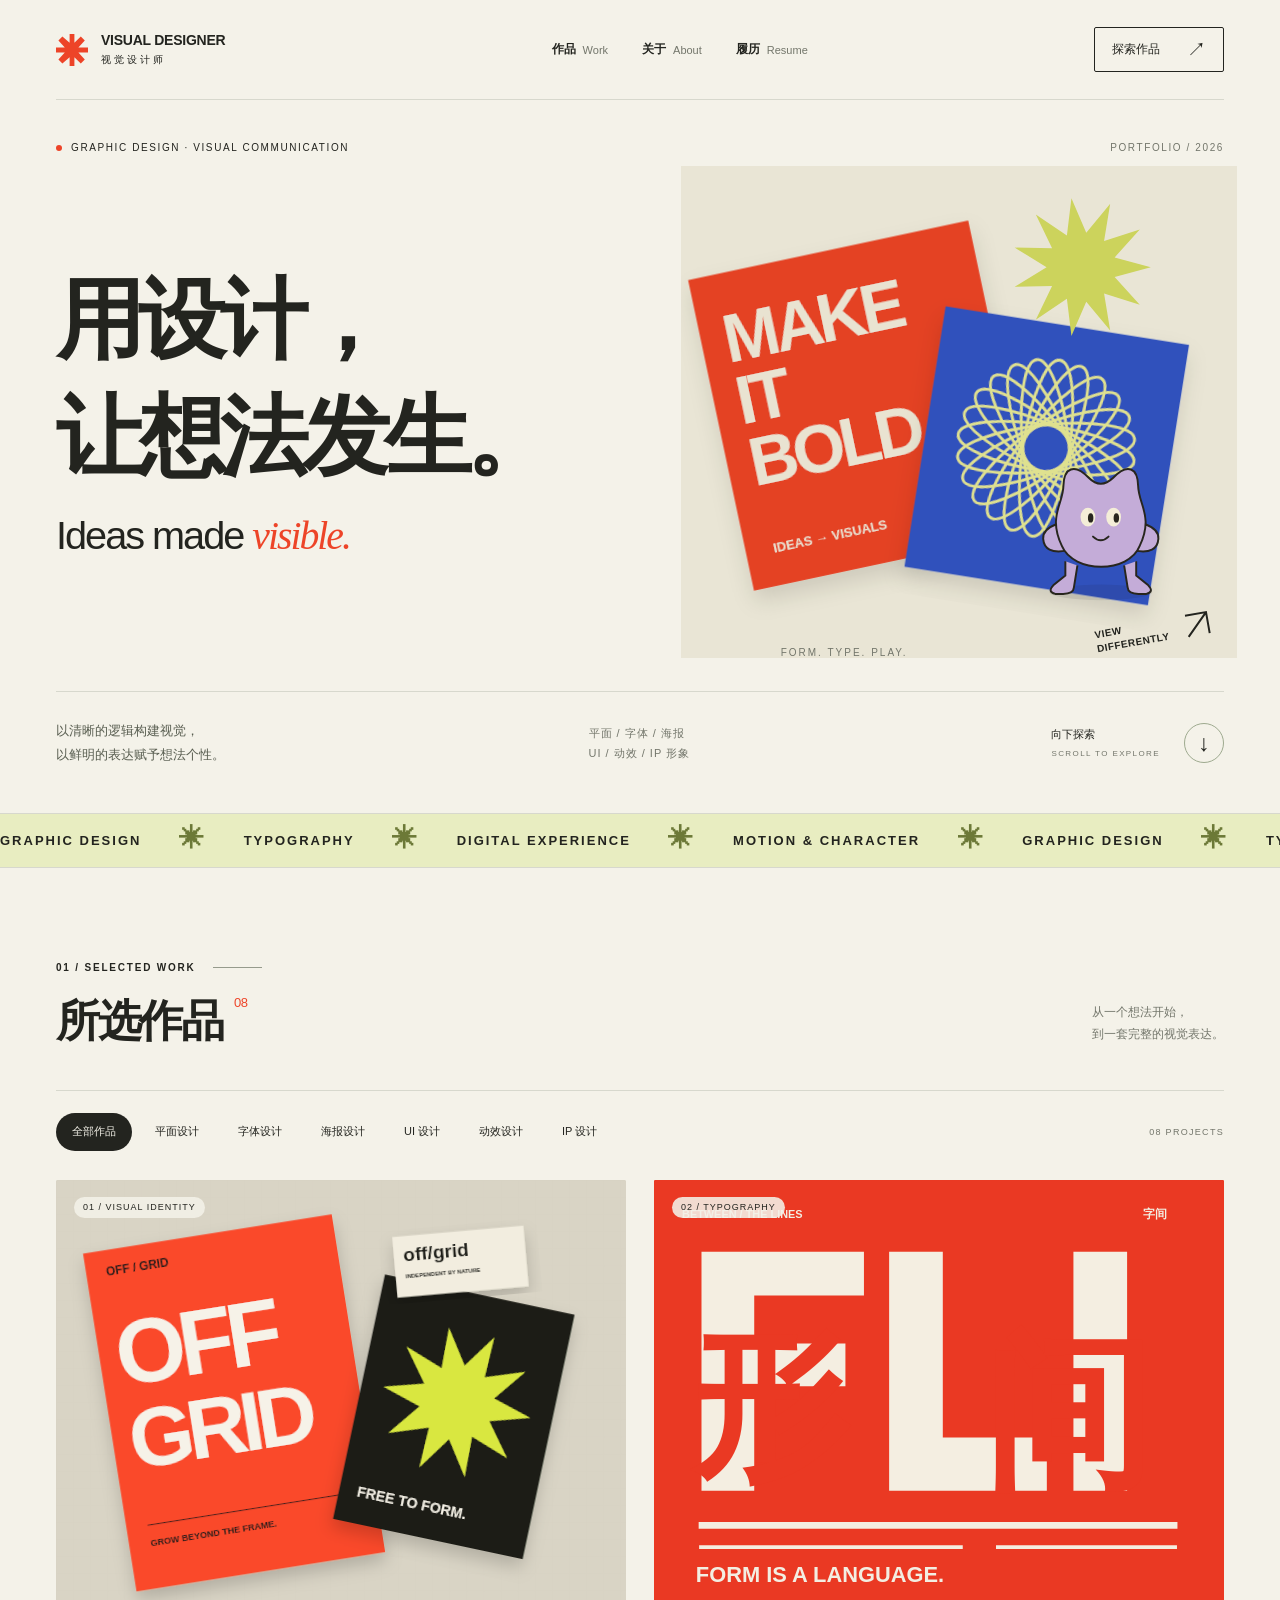
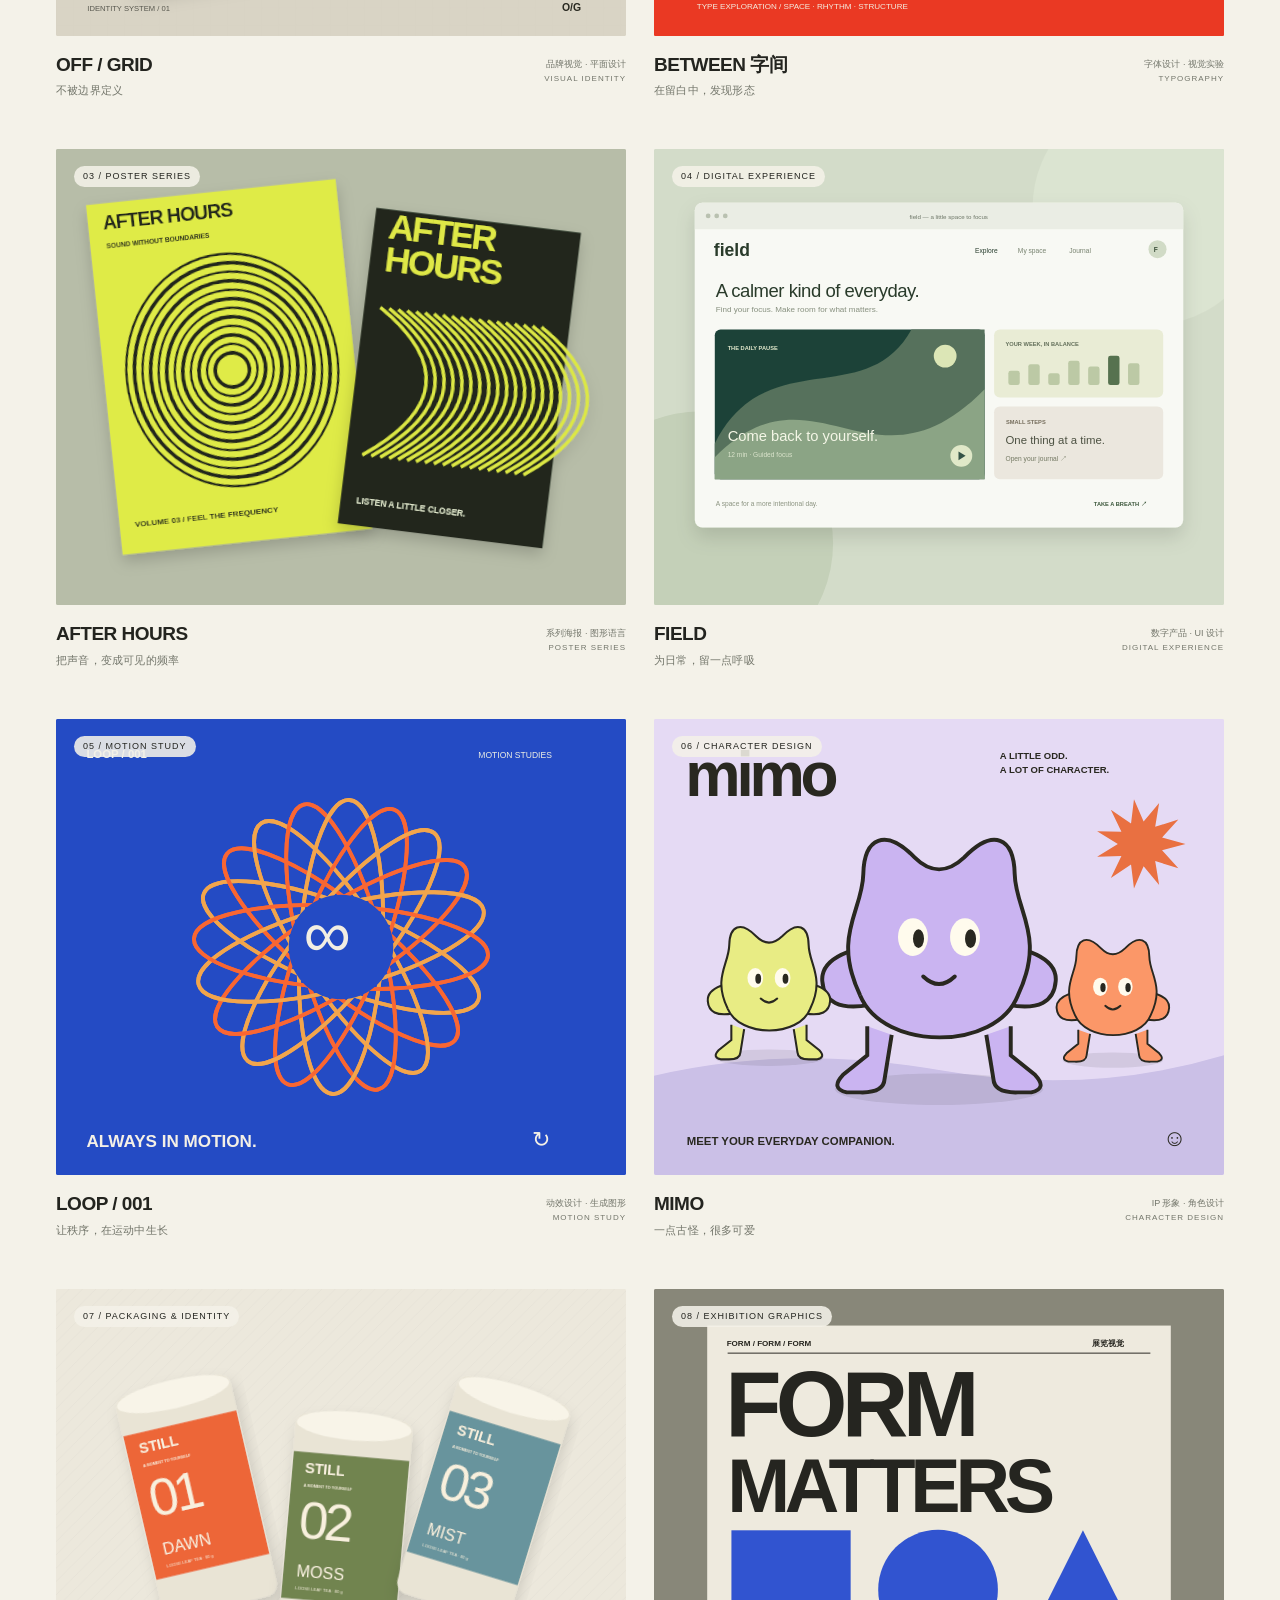
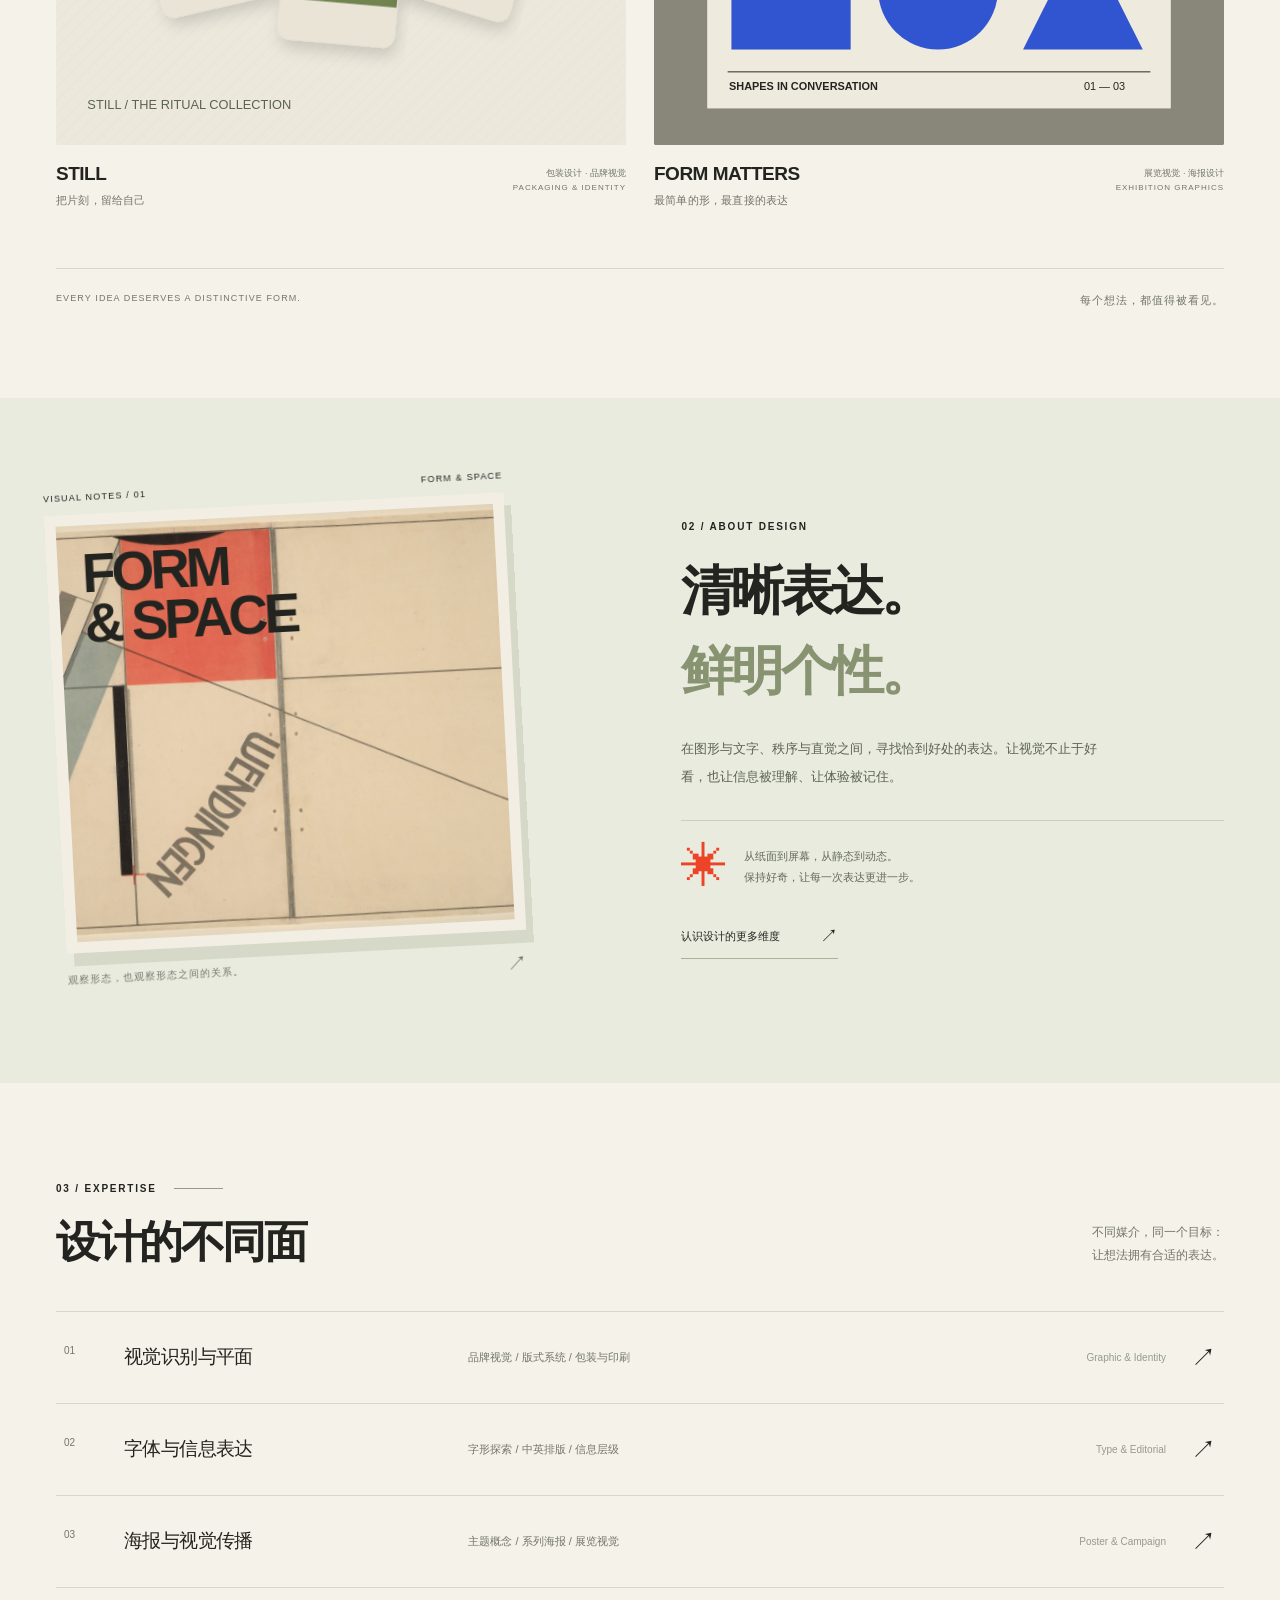
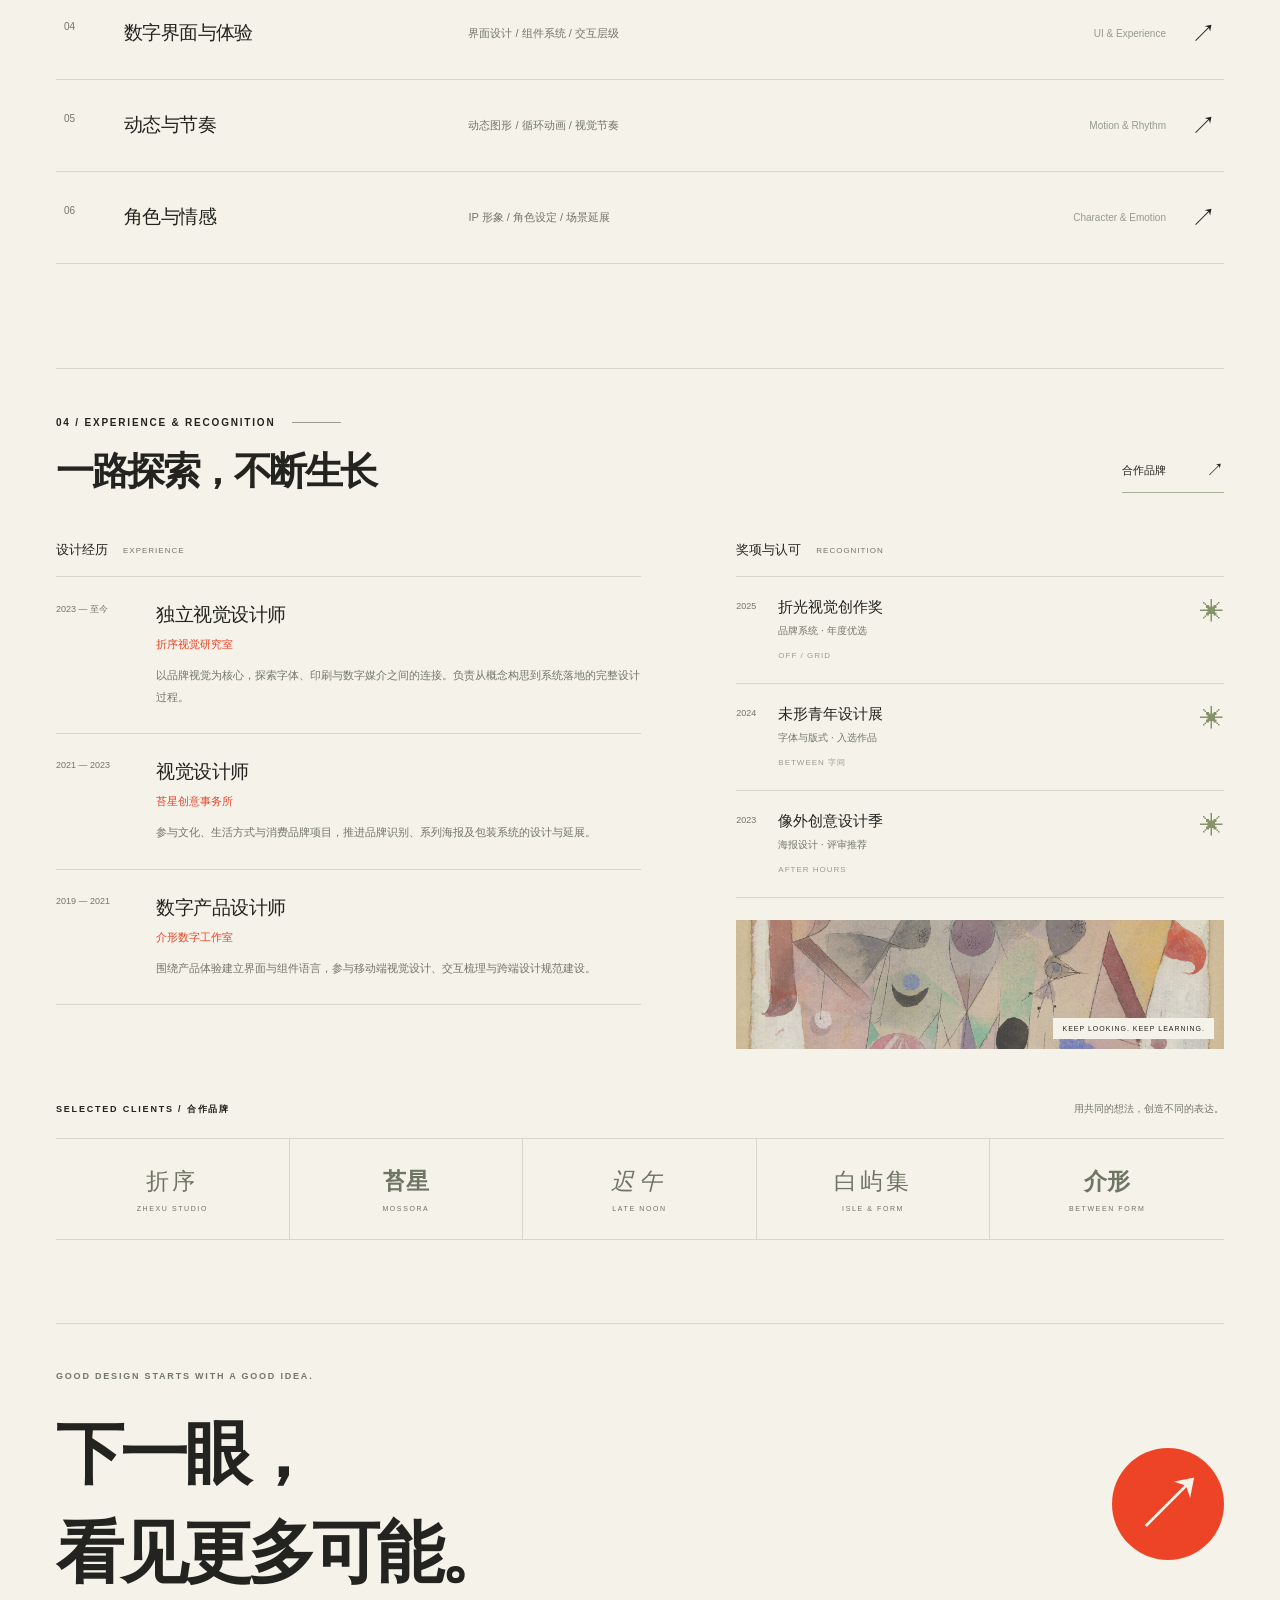
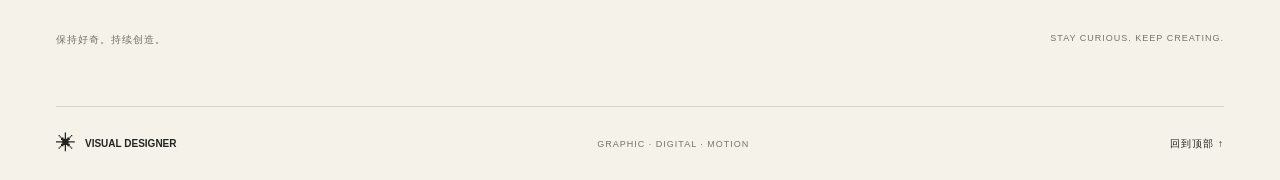
==== index.html @ 9652998e "Build designer portfolio with coordinated artwork and responsive resume" ====
<!doctype html>
<html lang="zh-CN">
<head>
  <meta charset="utf-8">
  <meta name="viewport" content="width=device-width, initial-scale=1">
  <meta name="theme-color" content="#f4f2e9">
  <meta name="description" content="视觉设计作品集：平面设计、字体设计、海报、UI、动效与 IP 形象。探索图形、文字与数字体验之间的更多可能。">
  <meta property="og:type" content="website">
  <meta property="og:title" content="VISUAL DESIGNER — 视觉设计作品集">
  <meta property="og:description" content="用设计，让想法发生。平面、字体、海报、UI、动效与 IP 设计。">
  <title>VISUAL DESIGNER — 视觉设计作品集</title>
  <link rel="icon" type="image/svg+xml" href="assets/favicon.svg">
  <link rel="stylesheet" href="styles.css">
  <script src="content.js" defer></script>
  <script src="app.js" defer></script>
</head>
<body>
  <a class="skip-link" href="#work">跳到作品</a>
  <header class="site-header">
    <a class="wordmark" href="#top" aria-label="视觉设计师，返回首页">
      <svg class="brand-mark" width="32" height="32" viewBox="0 0 40 40" aria-hidden="true"><path d="M17 0h6v11l8-8 5 5-8 9h12v6H28l8 9-5 5-8-8v11h-6V29l-9 8-5-5 8-9H0v-6h11L3 8l5-5 9 8z" fill="currentColor"/></svg>
      <span><strong data-profile="name">VISUAL DESIGNER</strong><small data-profile="chineseName">视觉设计师</small></span>
    </a>
    <nav class="desktop-nav" aria-label="主导航"><a href="#work">作品 <span>Work</span></a><a href="#about">关于 <span>About</span></a><a href="#resume">履历 <span>Resume</span></a></nav>
    <a class="header-cta" href="#work">探索作品 <span aria-hidden="true">↗</span></a>
    <button class="menu-toggle" aria-label="打开导航" aria-expanded="false" aria-controls="mobile-nav"><span></span><span></span></button>
    <nav id="mobile-nav" class="mobile-nav" aria-label="移动导航" hidden><a href="#work">作品 <span>Work ↗</span></a><a href="#about">关于 <span>About ↗</span></a><a href="#resume">履历 <span>Resume ↗</span></a></nav>
  </header>
  <main id="top">
    <section class="hero section-shell" aria-labelledby="hero-title">
      <div class="hero-kicker"><span class="status-dot" aria-hidden="true"></span><span data-profile="role">GRAPHIC DESIGN · VISUAL COMMUNICATION</span><span class="hero-edition">PORTFOLIO / 2026</span></div>
      <div class="hero-layout">
        <div class="hero-copy"><h1 id="hero-title" data-profile="title">用设计，<br>让想法发生。</h1><p class="hero-english">Ideas made <em>visible.</em></p></div>
        <div class="hero-art"><img src="assets/hero.svg" width="600" height="530" alt="大胆的红色字体海报、钴蓝几何图案与紫色原创角色组成的视觉拼贴" fetchpriority="high"><span class="hero-art-label">FORM. TYPE. PLAY.</span><span class="hero-stamp">VIEW<br>DIFFERENTLY <svg viewBox="0 0 24 24" aria-hidden="true"><path d="M4 20L20 4M4 4h16v16" fill="none" stroke="currentColor" stroke-width="1.5"/></svg></span></div>
      </div>
      <div class="hero-bottom"><p data-profile="intro">以清晰的逻辑构建视觉，<br>以鲜明的表达赋予想法个性。</p><div class="hero-disciplines">平面 / 字体 / 海报<br>UI / 动效 / IP 形象</div><a href="#work" class="scroll-link"><span>向下探索<br><small>SCROLL TO EXPLORE</small></span><span class="circle-arrow" aria-hidden="true">↓</span></a></div>
    </section>
    <div class="ticker" aria-hidden="true"><div>GRAPHIC DESIGN <i>✳</i> TYPOGRAPHY <i>✳</i> DIGITAL EXPERIENCE <i>✳</i> MOTION & CHARACTER <i>✳</i> GRAPHIC DESIGN <i>✳</i> TYPOGRAPHY <i>✳</i> DIGITAL EXPERIENCE <i>✳</i> MOTION & CHARACTER <i>✳</i></div></div>
    <section id="work" class="work-section section-shell" aria-labelledby="work-title">
      <div class="section-heading"><div><p class="eyebrow"><span>01 / SELECTED WORK</span><span class="section-rule"></span></p><h2 id="work-title">所选作品<span class="heading-count" id="total-count">08</span></h2></div><p class="section-description">从一个想法开始，<br>到一套完整的视觉表达。</p></div>
      <div class="work-toolbar"><div class="filters" role="group" aria-label="按设计类别筛选作品" id="filters"></div><span class="results-count" id="results-count">08 PROJECTS</span></div>
      <p class="sr-only" id="filter-status" role="status" aria-live="polite"></p>
      <div class="project-grid" id="project-grid"></div>
      <noscript><p>请开启 JavaScript 以浏览完整作品与项目详情。</p><div class="noscript-gallery"><img src="assets/off-grid.svg" alt="OFF / GRID 品牌视觉"><img src="assets/between.svg" alt="BETWEEN 字间字体设计"><img src="assets/after-hours.svg" alt="AFTER HOURS 海报设计"><img src="assets/field.svg" alt="FIELD UI 设计"><img src="assets/loop.svg" alt="LOOP 动效设计"><img src="assets/mimo.svg" alt="MIMO IP 形象设计"></div></noscript>
      <div class="work-end"><span>EVERY IDEA DESERVES A DISTINCTIVE FORM.</span><span>每个想法，都值得被看见。</span></div>
    </section>
    <section id="about" class="about-section" aria-labelledby="about-title"><div class="section-shell about-layout">
      <div class="about-art"><div class="about-art-meta"><span>VISUAL NOTES / 01</span><span>FORM & SPACE</span></div><div class="about-art-frame"><img class="archive-image" src="assets/visual-notes-wendingen.jpg" alt="米白、黑与朱红交织的几何排版构图" loading="lazy" referrerpolicy="no-referrer"><div class="art-fallback" aria-hidden="true"><span>FORM<br>&amp; SPACE</span><div></div></div></div><p>观察形态，也观察形态之间的关系。<span>↗</span></p></div>
      <div class="about-copy"><p class="eyebrow">02 / ABOUT DESIGN</p><h2 id="about-title">清晰表达。<br><span>鲜明个性。</span></h2><p class="about-intro" data-profile="about">在图形与文字、秩序与直觉之间，寻找恰到好处的表达。让视觉不止于好看，也让信息被理解、让体验被记住。</p><div class="about-note"><span class="asterisk" aria-hidden="true">✳</span><p>从纸面到屏幕，从静态到动态。<br>保持好奇，让每一次表达更进一步。</p></div><a href="#capabilities" class="text-link">认识设计的更多维度 <span aria-hidden="true">↗</span></a></div>
    </div></section>
    <section id="capabilities" class="capability-section section-shell" aria-labelledby="capability-title"><div class="section-heading"><div><p class="eyebrow"><span>03 / EXPERTISE</span><span class="section-rule"></span></p><h2 id="capability-title">设计的不同面</h2></div><p class="section-description">不同媒介，同一个目标：<br>让想法拥有合适的表达。</p></div>
      <div class="capability-list">
        <a href="#work" data-filter-link="graphic" class="capability-row"><span class="capability-number">01</span><h3>视觉识别与平面</h3><p>品牌视觉 / 版式系统 / 包装与印刷</p><span class="capability-en">Graphic & Identity</span><span class="capability-arrow" aria-hidden="true">↗</span></a>
        <a href="#work" data-filter-link="type" class="capability-row"><span class="capability-number">02</span><h3>字体与信息表达</h3><p>字形探索 / 中英排版 / 信息层级</p><span class="capability-en">Type & Editorial</span><span class="capability-arrow" aria-hidden="true">↗</span></a>
        <a href="#work" data-filter-link="poster" class="capability-row"><span class="capability-number">03</span><h3>海报与视觉传播</h3><p>主题概念 / 系列海报 / 展览视觉</p><span class="capability-en">Poster & Campaign</span><span class="capability-arrow" aria-hidden="true">↗</span></a>
        <a href="#work" data-filter-link="ui" class="capability-row"><span class="capability-number">04</span><h3>数字界面与体验</h3><p>界面设计 / 组件系统 / 交互层级</p><span class="capability-en">UI & Experience</span><span class="capability-arrow" aria-hidden="true">↗</span></a>
        <a href="#work" data-filter-link="motion" class="capability-row"><span class="capability-number">05</span><h3>动态与节奏</h3><p>动态图形 / 循环动画 / 视觉节奏</p><span class="capability-en">Motion & Rhythm</span><span class="capability-arrow" aria-hidden="true">↗</span></a>
        <a href="#work" data-filter-link="ip" class="capability-row"><span class="capability-number">06</span><h3>角色与情感</h3><p>IP 形象 / 角色设定 / 场景延展</p><span class="capability-en">Character & Emotion</span><span class="capability-arrow" aria-hidden="true">↗</span></a>
      </div><div id="profile-links" class="profile-links" hidden></div>
    </section>
    <section id="resume" class="resume-section section-shell" aria-labelledby="resume-title"><div class="section-heading"><div><p class="eyebrow"><span>04 / EXPERIENCE & RECOGNITION</span><span class="section-rule"></span></p><h2 id="resume-title">一路探索，不断生长</h2></div><a href="#clients" class="text-link">合作品牌 <span aria-hidden="true">↗</span></a></div><div class="resume-layout"><div><h3 class="resume-column-title">设计经历 <span>EXPERIENCE</span></h3><div id="experience-list" class="experience-list"></div></div><div><h3 class="resume-column-title">奖项与认可 <span>RECOGNITION</span></h3><div id="awards-list" class="awards-list"></div><div class="resume-art"><img src="assets/visual-notes-nightingales.jpg" alt="由蓝色、玫红与米色几何形态构成的视觉艺术构图" width="1800" height="1120" loading="lazy"><span>KEEP LOOKING. KEEP LEARNING.</span></div></div></div><div id="clients" class="clients-section"><div class="clients-heading"><p class="eyebrow">SELECTED CLIENTS / 合作品牌</p><span>用共同的想法，创造不同的表达。</span></div><div id="client-list" class="client-list"></div></div></section>
    <section class="closing-section section-shell"><p class="eyebrow">GOOD DESIGN STARTS WITH A GOOD IDEA.</p><a href="#work" class="closing-link"><span>下一眼，<br>看见更多可能。</span><span class="closing-arrow" aria-hidden="true">↗</span></a><div class="closing-bottom"><span>保持好奇。持续创造。</span><span>STAY CURIOUS. KEEP CREATING.</span></div></section>
  </main>
  <footer class="site-footer section-shell"><a class="footer-brand" href="#top">✳ <span data-profile="name">VISUAL DESIGNER</span></a><span>GRAPHIC · DIGITAL · MOTION</span><a href="#top" class="back-top">回到顶部 ↑</a></footer>
  <dialog class="project-dialog" id="project-dialog" aria-labelledby="dialog-title"><div class="dialog-top"><span id="dialog-index"></span><button class="dialog-close" aria-label="关闭项目详情">关闭 <span aria-hidden="true">×</span></button></div><div id="dialog-content"></div></dialog>
</body>
</html>
---- styles.css ----
:root{--paper:#f4f2e9;--ink:#23241f;--muted:#73766b;--line:#d7d8cd;--red:#ed4428;--lime:#e5ed9b;--font:Arial,"Helvetica Neue","PingFang SC","Microsoft YaHei","Noto Sans CJK SC",sans-serif}*{box-sizing:border-box}html{scroll-behavior:smooth;scroll-padding-top:100px}body{margin:0;background:var(--paper);color:var(--ink);font-family:var(--font);-webkit-font-smoothing:antialiased}body.modal-open{overflow:hidden}button,a,input{-webkit-tap-highlight-color:transparent}button,a{touch-action:manipulation}button{font:inherit}a{color:inherit;text-decoration:none}button{color:inherit}button:focus-visible,a:focus-visible{outline:3px solid var(--red);outline-offset:6px}img{max-width:100%;display:block}button{cursor:pointer}::selection{background:var(--red);color:var(--paper)}.section-shell{width:min(1360px,calc(100% - 112px));margin-inline:auto}.sr-only{position:absolute;width:1px;height:1px;padding:0;margin:-1px;overflow:hidden;clip:rect(0,0,0,0);white-space:nowrap;border:0}.skip-link{position:fixed;left:20px;top:-100px;z-index:50;padding:15px 22px;background:var(--ink);color:var(--paper)}.skip-link:focus{top:16px}.site-header{height:100px;margin:0 56px;border-bottom:1px solid var(--line);display:flex;justify-content:space-between;align-items:center;position:relative;z-index:10}.wordmark{display:flex;gap:13px;align-items:center}.brand-mark{color:var(--red)}.wordmark strong{font-size:14px;letter-spacing:-.25px;display:block;font-weight:800}.wordmark small{font-size:10px;letter-spacing:3px;display:block;margin-top:5px}.desktop-nav{display:flex;gap:34px;margin-left:40px}.desktop-nav a{font-size:12px;font-weight:600;display:flex;gap:7px;align-items:center;padding:12px 0}.desktop-nav a span{font-size:11px;color:var(--muted);font-weight:400}.desktop-nav a:hover{color:var(--red)}.header-cta{font-size:12px;border:1px solid var(--ink);padding:12px 17px;display:flex;gap:27px;align-items:center;border-radius:2px;transition:background .2s,color .2s}.header-cta:hover{background:var(--ink);color:var(--paper)}.header-cta span{font-size:19px;line-height:1}.menu-toggle,.mobile-nav{display:none}.hero{padding-top:42px;padding-bottom:38px}.hero-kicker{display:flex;align-items:center;gap:9px;font-size:10px;letter-spacing:1.6px;font-weight:500}.status-dot{width:6px;height:6px;border-radius:50%;background:var(--red)}.hero-edition{margin-left:auto;color:var(--muted);font-size:10px}.hero-layout{display:grid;grid-template-columns:1.16fr 1fr;align-items:center;gap:20px;min-height:480px}.hero-copy{padding-top:31px;padding-bottom:20px;position:relative;z-index:1}h1{font-size:clamp(56px,6.9vw,108px);font-weight:750;line-height:1.32;letter-spacing:-6px;margin:0;white-space:pre-line}.hero-english{font-size:clamp(25px,3.1vw,48px);letter-spacing:-2px;margin:18px 0 0;font-weight:400}.hero-english em{font-family:Georgia,"Times New Roman",serif;font-weight:400;color:var(--red);letter-spacing:-2px}.hero-art{position:relative;align-self:center;margin:13px -13px 0 -12px}.hero-art img{width:100%;height:auto;mix-blend-mode:multiply}.hero-art-label{position:absolute;left:18%;bottom:0;font-size:10px;letter-spacing:2px;color:var(--muted)}.hero-stamp{position:absolute;right:4%;bottom:2%;font-size:10px;line-height:1.4;transform:rotate(-10deg);font-weight:700;letter-spacing:.5px;display:flex;gap:14px;align-items:center}.hero-stamp svg{width:32px}.hero-bottom{border-top:1px solid var(--line);display:grid;grid-template-columns:1.16fr 1fr auto;gap:28px;align-items:center;margin-top:33px;padding-top:27px}.hero-bottom>p{font-size:13px;line-height:1.9;white-space:pre-line;margin:0;color:#595e51}.hero-disciplines{font-size:11px;line-height:1.85;color:var(--muted);letter-spacing:1px}.scroll-link{display:flex;align-items:center;gap:24px;font-size:11px;line-height:1.7}.scroll-link small{font-size:8px;letter-spacing:1.4px;color:var(--muted)}.circle-arrow{display:grid;place-items:center;width:40px;height:40px;border:1px solid #9eaa8f;border-radius:50%;font-size:23px;transition:transform .2s}.scroll-link:hover .circle-arrow{transform:translateY(4px)}.ticker{overflow:hidden;background:#e8edc1;margin-top:7px;border-top:1px solid var(--line);border-bottom:1px solid var(--line);padding:19px 0}.ticker>div{white-space:nowrap;width:max-content;font-size:13px;letter-spacing:2px;font-weight:700;animation:marquee 45s linear infinite}.ticker i{font-size:25px;vertical-align:-2px;margin:0 32px;font-style:normal;line-height:0;color:#6c7937}@keyframes marquee{to{transform:translateX(-50%)}}.work-section{padding:94px 0 42px}.section-heading{display:flex;justify-content:space-between;align-items:flex-end;margin-bottom:41px;gap:20px}.eyebrow{margin:0 0 19px;font-size:10px;letter-spacing:1.8px;display:flex;align-items:center;gap:17px;font-weight:600}.section-rule{display:inline-block;width:49px;height:1px;background:#969b8c}h2{font-size:44px;letter-spacing:-2.5px;font-weight:600;margin:0;line-height:1.3}.heading-count{font-size:13px;letter-spacing:-.5px;display:inline-block;vertical-align:top;margin:3px 0 0 12px;color:var(--red);font-weight:500}.section-description{margin:0 0 3px;font-size:12px;line-height:1.9;color:var(--muted)}.work-toolbar{display:flex;justify-content:space-between;align-items:center;margin-bottom:29px;border-top:1px solid var(--line);padding-top:22px;gap:16px}.filters{display:flex;gap:7px;flex-wrap:wrap}.filter-button{background:transparent;border:1px solid transparent;font-size:11px;padding:10px 15px;border-radius:30px;line-height:1.4;transition:background .18s,color .18s}.filter-button:hover{border-color:var(--line)}.filter-button[aria-pressed=true]{background:var(--ink);color:var(--paper)}.results-count{white-space:nowrap;font-size:9px;letter-spacing:1.3px;color:var(--muted)}.project-grid{display:grid;grid-template-columns:repeat(2,minmax(0,1fr));column-gap:28px;row-gap:51px}.project-card{width:100%;border:0;background:transparent;padding:0;text-align:left;display:block;animation:appear .45s ease both}.project-image{position:relative;overflow:hidden;aspect-ratio:1.25;background:var(--project-bg);border-radius:2px}.project-image>img{width:100%;height:100%;object-fit:cover;transition:transform .6s cubic-bezier(.22,1,.36,1)}.project-card:hover .project-image>img{transform:scale(1.045)}.project-open{position:absolute;bottom:20px;right:20px;background:var(--paper);width:42px;height:42px;border-radius:50%;display:grid;place-items:center;font-size:22px;opacity:0;transform:translate(-6px,6px);transition:opacity .2s,transform .2s}.project-card:hover .project-open,.project-card:focus-visible .project-open{opacity:1;transform:translate(0,0)}.project-index{position:absolute;top:17px;left:18px;background:rgba(244,242,233,.88);border-radius:20px;padding:6px 9px;font-size:9px;line-height:1;letter-spacing:1px}.project-meta{display:flex;justify-content:space-between;gap:12px;margin-top:18px}.project-meta h3{font-size:19px;line-height:1.2;letter-spacing:-.5px;margin:0 0 7px;font-weight:650}.project-subtitle{font-size:11px;color:var(--muted);margin:0;letter-spacing:.2px}.project-discipline{text-align:right;white-space:nowrap;font-size:9px;line-height:1.8;color:var(--muted);padding-top:2px}.project-discipline span{display:block;font-size:8px;letter-spacing:1px}.project-card:hover h3{color:var(--project-accent)}.work-end{display:flex;justify-content:space-between;gap:16px;border-top:1px solid var(--line);padding:24px 0 0;margin-top:60px;color:var(--muted);font-size:9px;letter-spacing:1.1px}.work-end span:last-child{font-size:11px;letter-spacing:1px}.about-section{background:#e9ebdf;margin-top:48px;padding:84px 0}.about-layout{display:grid;grid-template-columns:.95fr 1fr;gap:110px;align-items:center}.about-art{max-width:460px;transform:rotate(-3deg)}.about-art-meta{display:flex;justify-content:space-between;font-size:9px;letter-spacing:1.2px;margin-bottom:12px}.about-art-frame{position:relative;aspect-ratio:1.05;background:#ddd6bd;border:11px solid #f2eee3;box-shadow:7px 13px 0 #d6d9c8;overflow:hidden}.archive-image{position:relative;width:100%;height:100%;object-fit:cover;z-index:1}.archive-image.is-failed{display:none}.art-fallback{position:absolute;inset:0;background:#ede5ca;padding:24px}.art-fallback span{font-size:55px;line-height:.9;font-weight:900;letter-spacing:-4px;position:relative;z-index:1}.art-fallback div{height:85%;width:80px;background:var(--red);position:absolute;top:18%;left:50%;transform:rotate(-28deg)}.about-art>p{font-size:10px;color:var(--muted);display:flex;justify-content:space-between;margin-top:20px;letter-spacing:1px}.about-art>p span{font-size:20px}.about-copy h2{font-size:53px;line-height:1.5;letter-spacing:-3px;margin-top:19px}.about-copy h2>span{color:#879371}.about-intro{font-size:13px;line-height:2.1;max-width:420px;color:#5c6351;margin:25px 0 27px}.about-note{display:flex;gap:16px;align-items:center;border-top:1px solid #cbd0bd;padding-top:22px;margin-top:30px}.asterisk{font-size:47px;color:var(--red);line-height:1}.about-note p{font-size:11px;line-height:1.9;margin:0;color:#636a58}.text-link{display:inline-flex;gap:40px;align-items:center;border-bottom:1px solid #a9b296;font-size:11px;padding:10px 0;margin-top:24px}.text-link span{font-size:18px}.text-link:hover{color:var(--red)}.capability-section{padding:100px 0 89px}.capability-list{border-top:1px solid var(--line)}.capability-row{display:grid;grid-template-columns:45px 1.4fr 1.7fr 1.2fr 35px;align-items:center;gap:15px;border-bottom:1px solid var(--line);padding:29px 8px;transition:padding .2s,background .2s}.capability-row:hover{background:#eaeddb;padding-left:18px}.capability-number{font-size:10px;color:var(--muted);align-self:start;padding-top:4px}.capability-row h3{margin:0;font-size:19px;letter-spacing:-.6px;font-weight:500}.capability-row p{font-size:11px;color:var(--muted);margin:0}.capability-en{font-size:10px;color:#969b8c;text-align:right}.capability-arrow{font-size:25px;text-align:right}.profile-links{margin-top:32px;display:flex;gap:22px;flex-wrap:wrap}.profile-links[hidden]{display:none}.profile-links a{border-bottom:1px solid var(--ink);padding-bottom:5px;font-size:13px}.closing-section{padding-top:47px;padding-bottom:39px;border-top:1px solid var(--line)}.closing-section>.eyebrow{font-size:9px;color:var(--muted);margin-bottom:24px}.closing-link{display:flex;justify-content:space-between;align-items:center;gap:15px;font-size:clamp(34px,5.3vw,80px);font-weight:600;letter-spacing:-4px;line-height:1.45}.closing-arrow{width:112px;height:112px;display:grid;place-items:center;border-radius:50%;background:var(--red);color:var(--paper);font-size:76px;font-weight:400;line-height:1;flex:0 0 auto;transition:transform .3s}.closing-link:hover .closing-arrow{transform:rotate(45deg)}.closing-bottom{display:flex;justify-content:space-between;gap:16px;font-size:10px;margin-top:31px;color:var(--muted);letter-spacing:1px}.closing-bottom span:last-child{font-size:9px}.site-footer{display:flex;align-items:center;justify-content:space-between;border-top:1px solid var(--line);padding:25px 0;margin-top:20px;font-size:9px;letter-spacing:1px;color:var(--muted)}.footer-brand{display:flex;align-items:center;gap:8px;font-size:20px;color:var(--ink)}.footer-brand span{font-size:10px;letter-spacing:0;font-weight:700}.back-top{font-size:10px;color:var(--ink)}.project-dialog{max-width:1080px;width:calc(100% - 80px);max-height:calc(100dvh - 60px);padding:0;background:var(--paper);color:var(--ink);border:0;border-radius:4px;overscroll-behavior:contain;box-shadow:0 22px 90px #10140855}.project-dialog::backdrop{background:#171d18b8;backdrop-filter:blur(7px)}.dialog-top{position:sticky;top:0;z-index:3;background:var(--paper);display:flex;justify-content:space-between;align-items:center;padding:15px 32px;border-bottom:1px solid var(--line)}.dialog-top>span{font-size:10px;letter-spacing:1.5px;color:var(--muted)}.dialog-close{padding:6px 0 6px 16px;border:0;background:none;font-size:11px;display:flex;align-items:center;gap:15px}.dialog-close span{font-size:29px;line-height:1;font-weight:300}.dialog-header{padding:38px 48px 30px}.dialog-header .eyebrow{color:var(--project-accent);margin-bottom:13px;font-size:9px}.dialog-header h2{font-size:48px;letter-spacing:-2px}.dialog-subtitle{font-size:15px;color:var(--muted);margin:13px 0 0}.dialog-hero{margin:0 32px;overflow:hidden;border-radius:2px}.dialog-hero img{width:100%;height:auto}.dialog-body{display:grid;grid-template-columns:1fr 1.6fr;gap:55px;padding:40px 48px}.dialog-label{font-size:9px;letter-spacing:1.5px;color:var(--muted);margin:0 0 17px}.dialog-summary{font-size:16px;line-height:1.95;margin:0 0 22px}.dialog-approach{font-size:12px;line-height:2;color:var(--muted);margin:0}.scope-list{list-style:none;padding:0;margin:0 0 30px}.scope-list li{font-size:12px;line-height:2.1}.palette{display:flex;gap:7px}.palette span{display:block;flex:1;height:40px;border:1px solid #23241f10}.palette-labels{margin-top:7px;font-size:8px;line-height:1.5;color:var(--muted);word-break:break-word;letter-spacing:.4px}.design-notes{margin:0 48px 40px;padding-top:22px;border-top:1px solid var(--line);display:grid;grid-template-columns:1fr 1fr;gap:32px}.design-notes p{font-size:12px;line-height:1.9;color:#626857;margin:0}.design-notes p span{display:block;font-size:9px;color:var(--project-accent);margin-bottom:7px;letter-spacing:1px}.dialog-next{background:#e8ecd6;border:0;border-top:1px solid var(--line);padding:23px 48px;width:100%;display:flex;align-items:center;justify-content:space-between;text-align:left}.dialog-next small{display:block;font-size:9px;letter-spacing:1.4px;color:var(--muted);margin-bottom:7px}.dialog-next strong{font-size:20px;font-weight:600}.dialog-next>span:last-child{font-size:31px}.dialog-next:hover{background:#dfe6c1}.noscript-gallery{display:grid;grid-template-columns:1fr 1fr;gap:24px}@keyframes appear{from{opacity:0;transform:translateY(12px)}to{opacity:1;transform:translateY(0)}}@media(min-width:1600px){.site-header{max-width:1360px;margin-inline:auto}.hero-layout{min-height:525px}.hero-art{max-width:590px}}@media(max-width:1100px){.section-shell{width:calc(100% - 72px)}.site-header{margin-inline:36px}.hero-layout{min-height:390px}h1{font-size:7.3vw;letter-spacing:-4px}.hero-copy{padding-top:24px}.hero-art-label{bottom:0}.hero-english{font-size:34px}.desktop-nav{gap:23px;margin-left:0}.desktop-nav a span{display:none}.about-layout{gap:64px}.about-copy h2{font-size:45px}.capability-row{grid-template-columns:32px 1.25fr 1.7fr 1fr 25px;gap:10px}.capability-row h3{font-size:17px}.capability-row p{font-size:10px}.capability-en{font-size:9px}.project-meta h3{font-size:18px}}@media(max-width:800px){.section-shell{width:calc(100% - 48px)}.site-header{height:83px;margin-inline:24px}.hero{padding-top:28px}.hero-layout{min-height:330px;grid-template-columns:1.2fr 1fr;gap:0}.hero-kicker{font-size:8px;letter-spacing:.9px}.hero-edition{font-size:8px}h1{font-size:7.2vw;letter-spacing:-3px}.hero-english{font-size:27px;letter-spacing:-1px}.hero-art-label{font-size:7px;letter-spacing:1.2px}.hero-stamp{font-size:7px;gap:7px;right:2%}.hero-stamp svg{width:22px}.hero-bottom{margin-top:16px;grid-template-columns:1.1fr 1fr auto;gap:15px}.hero-bottom>p{font-size:11px}.hero-disciplines{font-size:9px}.scroll-link{gap:12px}.scroll-link>span:first-child{font-size:10px}.scroll-link small{font-size:7px}.circle-arrow{width:33px;height:33px;font-size:19px}.work-section{padding-top:66px}.section-heading{margin-bottom:30px}h2{font-size:36px;letter-spacing:-2px}.section-description{font-size:11px}.filter-button{font-size:10px;padding:9px 11px}.work-toolbar{gap:5px}.results-count{font-size:8px}.project-grid{gap:36px 21px}.project-meta{margin-top:15px;display:block}.project-meta h3{font-size:18px}.project-subtitle{font-size:10px}.project-discipline{text-align:left;margin-top:10px;font-size:9px}.project-discipline span{display:inline;margin-left:8px;font-size:8px}.project-open{opacity:1;transform:none;width:32px;height:32px;bottom:13px;right:13px;font-size:17px}.project-index{font-size:8px;top:13px;left:13px}.about-section{padding:62px 0}.about-layout{gap:39px}.about-copy h2{font-size:35px;letter-spacing:-2px}.about-intro{font-size:11px;margin:19px 0;line-height:1.9}.about-note{margin-top:19px;padding-top:17px;gap:10px}.about-note p{font-size:9px}.asterisk{font-size:37px}.text-link{font-size:10px;gap:25px;margin-top:14px}.about-art-meta{font-size:7px;letter-spacing:.8px}.about-art-frame{border-width:8px}.about-art>p{font-size:8px;letter-spacing:0}.capability-section{padding:72px 0 60px}.capability-row{grid-template-columns:23px 1.2fr 1.7fr 20px;padding:24px 3px}.capability-en{display:none}.capability-row h3{font-size:16px}.closing-arrow{width:88px;height:88px;font-size:56px}.closing-link{letter-spacing:-2px}.project-dialog{width:calc(100% - 40px);max-height:calc(100dvh - 40px)}.dialog-body{gap:30px;padding:30px}.dialog-header{padding:30px}.dialog-hero{margin:0 20px}.dialog-header h2{font-size:39px}.dialog-top{padding:12px 22px}.design-notes{margin:0 30px 30px}.dialog-next{padding:23px 30px}}
@media(max-width:600px){html{scroll-padding-top:25px}.section-shell{width:calc(100% - 40px)}.site-header{margin-inline:20px;height:77px}.wordmark{gap:9px}.brand-mark{width:27px;height:27px}.wordmark strong{font-size:11px}.wordmark small{font-size:8px;letter-spacing:2px;margin-top:4px}.desktop-nav,.header-cta{display:none}.menu-toggle{display:flex;flex-direction:column;gap:6px;align-items:center;justify-content:center;width:44px;height:44px;border:0;background:none}.menu-toggle span{display:block;width:22px;height:1px;background:var(--ink);transition:transform .2s}.menu-toggle[aria-expanded=true] span:first-child{transform:translateY(3.5px) rotate(45deg)}.menu-toggle[aria-expanded=true] span:last-child{transform:translateY(-3.5px) rotate(-45deg)}.mobile-nav:not([hidden]){display:block;position:absolute;top:76px;left:-20px;right:-20px;padding:14px 25px 25px;background:var(--paper);border-bottom:1px solid var(--line);box-shadow:0 12px 18px #1925170a}.mobile-nav a{display:flex;justify-content:space-between;padding:17px 3px;border-bottom:1px solid var(--line);font-size:18px}.mobile-nav a span{font-size:11px;color:var(--muted);padding-top:4px}.hero{padding-top:25px;padding-bottom:28px}.hero-kicker{font-size:7px;letter-spacing:.9px;gap:6px}.status-dot{width:5px;height:5px}.hero-edition{font-size:7px;letter-spacing:.5px}.hero-layout{display:flex;flex-direction:column;align-items:stretch;min-height:0;gap:0}.hero-copy{padding-top:34px;padding-bottom:0}h1{font-size:clamp(46px,12vw,72px);letter-spacing:-3px;line-height:1.32}.hero-english{font-size:31px;margin-top:13px;letter-spacing:-1.4px}.hero-english em{letter-spacing:-1.2px}.hero-art{width:84%;max-width:380px;align-self:flex-end;margin:-6px -6px 0 0}.hero-art-label{left:15%;font-size:7px;bottom:0}.hero-stamp{bottom:1%;right:2%;font-size:7px}.hero-bottom{grid-template-columns:1fr auto;margin-top:27px;padding-top:20px;gap:12px}.hero-bottom>p{font-size:10px;line-height:1.8}.hero-disciplines{display:none}.scroll-link{gap:11px}.scroll-link>span:first-child{font-size:9px}.scroll-link small{font-size:6px;letter-spacing:.8px}.circle-arrow{width:32px;height:32px;font-size:19px}.ticker{padding:15px 0}.ticker>div{font-size:10px;letter-spacing:1.5px}.ticker i{font-size:21px;margin:0 22px}.work-section{padding-top:56px;padding-bottom:27px}.eyebrow{font-size:8px;letter-spacing:1.4px;margin-bottom:15px;gap:13px}.section-rule{width:29px}h2{font-size:32px;letter-spacing:-1.8px}.heading-count{font-size:11px;margin-left:9px}.section-description{font-size:9px;line-height:1.8;margin-bottom:1px}.section-heading{margin-bottom:25px;gap:13px}.work-toolbar{display:block;padding-top:15px;margin-bottom:21px;position:relative}.filters{gap:6px 3px;padding-right:0}.filter-button{font-size:10px;padding:9px 12px}.results-count{display:none}.project-grid{grid-template-columns:1fr;gap:31px}.project-image{aspect-ratio:1.25}.project-meta{display:flex;gap:8px;margin-top:15px}.project-meta h3{font-size:18px;margin-bottom:7px}.project-subtitle{font-size:10px}.project-discipline{text-align:right;margin:0;font-size:8px;padding-top:1px}.project-discipline span{display:block;margin-left:0;font-size:7px;margin-top:2px;letter-spacing:.8px}.project-index{top:13px;left:13px}.project-open{width:34px;height:34px;right:14px;bottom:14px}.work-end{margin-top:36px;padding-top:19px;display:block;font-size:7px;letter-spacing:.6px}.work-end span:last-child{display:block;font-size:9px;margin-top:9px;letter-spacing:.5px}.about-section{margin-top:25px;padding:45px 0 50px}.about-layout{display:flex;flex-direction:column-reverse;gap:38px;align-items:stretch}.about-copy h2{font-size:41px;line-height:1.45;letter-spacing:-2.3px;margin-top:13px}.about-intro{font-size:12px;line-height:2;max-width:none;margin:21px 0}.about-note{padding-top:22px;gap:15px}.about-note p{font-size:10px;line-height:1.9}.asterisk{font-size:43px}.text-link{font-size:10px;margin-top:19px;gap:35px}.about-art{width:81%;max-width:355px;align-self:center}.about-art-meta{font-size:7px}.about-art>p{font-size:8px;margin-top:17px}.capability-section{padding-top:56px;padding-bottom:52px}.capability-section .section-heading{align-items:flex-start}.capability-section .section-description{max-width:103px;padding-top:24px;font-size:8px}.capability-section h2{font-size:29px}.capability-row{grid-template-columns:22px 1fr 26px;gap:10px;padding:20px 2px}.capability-number{grid-row:1 / 3;padding-top:3px;font-size:9px}.capability-row h3{font-size:17px}.capability-row p{grid-column:2;font-size:9px;margin-top:-3px}.capability-arrow{grid-column:3;grid-row:1 / 3;font-size:25px}.capability-row:hover{padding-left:8px}.closing-section{padding-top:29px;padding-bottom:26px}.closing-section>.eyebrow{font-size:7px;letter-spacing:1px;margin-bottom:21px}.closing-link{font-size:35px;letter-spacing:-2px;line-height:1.5}.closing-arrow{width:61px;height:61px;font-size:43px;margin-right:2px}.closing-bottom{font-size:9px;margin-top:21px;letter-spacing:.5px}.closing-bottom span:last-child{font-size:6px;letter-spacing:.8px}.site-footer{padding-top:22px;padding-bottom:23px;margin-top:12px;gap:16px}.site-footer>span{display:none}.footer-brand{font-size:18px;gap:7px}.footer-brand span{font-size:9px}.back-top{font-size:9px}.project-dialog{width:calc(100% - 20px);max-height:calc(100dvh - 20px);border-radius:4px}.dialog-top{padding:11px 17px}.dialog-top>span{font-size:8px;letter-spacing:1px}.dialog-close{font-size:10px;gap:11px;padding:3px 0 3px 12px}.dialog-close span{font-size:27px}.dialog-header{padding:28px 21px 22px}.dialog-header h2{font-size:32px;letter-spacing:-1.4px}.dialog-header .eyebrow{font-size:7px;letter-spacing:1px}.dialog-subtitle{font-size:12px;margin-top:11px}.dialog-hero{margin:0 12px}.dialog-body{display:flex;flex-direction:column-reverse;padding:25px 22px;gap:25px}.dialog-summary{font-size:14px;line-height:1.9;margin-bottom:15px}.dialog-approach{font-size:11px;line-height:1.95}.dialog-body aside{display:grid;grid-template-columns:1fr 1fr;column-gap:20px}.dialog-body aside>div{min-width:0}.dialog-label{font-size:8px;margin-bottom:10px}.scope-list{margin-bottom:0}.scope-list li{font-size:10px}.palette{gap:4px}.palette span{height:35px}.palette-labels{font-size:7px;letter-spacing:0}.design-notes{margin:0 22px 28px;gap:17px;padding-top:18px}.design-notes p{font-size:10px;line-height:1.8}.design-notes p span{font-size:7px}.dialog-next{padding:19px 22px}.dialog-next small{font-size:8px}.dialog-next strong{font-size:19px}.dialog-next>span:last-child{font-size:25px}.noscript-gallery{grid-template-columns:1fr}}@media(prefers-reduced-motion:reduce){html{scroll-behavior:auto}*,*:before,*:after{animation:none!important;transition:none!important}}
/* Resume */
.resume-section{padding:15px 0 83px}.resume-section>.section-heading{padding-top:48px;border-top:1px solid var(--line);margin-bottom:45px}.resume-section .section-heading h2{font-size:38px}.resume-section .section-heading .text-link{margin:0 0 3px}.resume-layout{display:grid;grid-template-columns:1.2fr 1fr;gap:95px}.resume-column-title{font-size:13px;font-weight:500;display:flex;gap:15px;align-items:center;border-bottom:1px solid var(--line);padding-bottom:17px;margin:0}.resume-column-title span{font-size:8px;letter-spacing:1px;color:var(--muted)}.experience-item{padding:25px 0;border-bottom:1px solid var(--line);position:relative;padding-left:100px}.experience-period{position:absolute;left:0;top:26px;font-size:9px;color:var(--muted);margin:0}.experience-item h4{font-size:19px;font-weight:500;letter-spacing:-.5px;margin:0 0 9px}.experience-company{font-size:11px;margin:0 0 13px;color:var(--red)}.experience-description{font-size:11px;line-height:1.95;color:var(--muted);margin:0}.award-item{display:flex;gap:22px;padding:21px 0;border-bottom:1px solid var(--line);align-items:flex-start}.award-year{font-size:9px;color:var(--muted);padding-top:3px}.award-item h4{font-size:15px;font-weight:500;margin:0 0 7px}.award-item p{font-size:10px;color:var(--muted);margin:0 0 6px}.award-item small{font-size:8px;letter-spacing:1px;color:#999e8f}.award-star{margin-left:auto;font-size:24px;color:#86936a;line-height:1.2}.resume-art{height:129px;overflow:hidden;position:relative;margin-top:22px;background:#e9e4cd}.resume-art img{width:100%;height:100%;object-fit:cover;object-position:center 51%;opacity:.83}.resume-art span{position:absolute;right:10px;bottom:10px;font-size:7px;letter-spacing:1px;background:var(--paper);padding:7px 9px}.clients-section{margin-top:53px}.clients-heading{display:flex;justify-content:space-between;align-items:center;gap:20px;margin-bottom:22px}.clients-heading .eyebrow{font-size:9px;margin:0}.clients-heading>span{font-size:10px;color:var(--muted)}.client-list{display:grid;grid-template-columns:repeat(5,1fr);border-top:1px solid var(--line);border-bottom:1px solid var(--line)}.client-wordmark{text-align:center;padding:27px 8px;color:#6f7564}.client-wordmark:not(:last-child){border-right:1px solid var(--line)}.client-wordmark strong{display:block;font-size:23px;letter-spacing:3px;font-weight:500}.client-wordmark span{display:block;font-size:7px;letter-spacing:1.6px;margin-top:8px}.client-wordmark.serif{font-family:Georgia,"Noto Serif CJK SC",serif}.client-wordmark.bold strong{font-weight:800;letter-spacing:0}.client-wordmark.italic strong{font-style:italic;letter-spacing:5px}.client-wordmark span{font-family:var(--font)}@media(max-width:1000px){.resume-layout{gap:55px}.experience-item{padding-left:80px}.experience-period{font-size:8px}.resume-section .section-heading h2{font-size:34px}}@media(max-width:800px){.resume-layout{gap:33px}.experience-item{padding-left:0;padding-top:44px}.experience-period{top:24px}.experience-item h4{font-size:18px}.award-item{gap:14px}.award-item h4{font-size:13px}.resume-section .section-heading h2{font-size:30px}.resume-art{height:150px}.resume-section{padding-bottom:64px}.client-wordmark strong{font-size:21px}.client-wordmark span{font-size:6px;letter-spacing:1px}}@media(max-width:600px){.resume-section{padding:0 0 50px}.resume-section>.section-heading{padding-top:39px;margin-bottom:30px;align-items:flex-start}.resume-section .section-heading h2{font-size:26px;letter-spacing:-1.4px}.resume-section .section-heading .eyebrow{font-size:7px;letter-spacing:.8px}.resume-section .section-heading .section-rule{display:none}.resume-section .section-heading .text-link{font-size:9px;gap:9px;margin-top:17px}.resume-layout{grid-template-columns:1fr;gap:36px}.experience-item{padding-left:80px;padding-top:23px;padding-bottom:23px}.experience-period{top:26px}.experience-item h4{font-size:17px}.experience-description{font-size:10px;line-height:1.9}.experience-company{font-size:10px;margin-bottom:9px}.resume-column-title{font-size:12px;padding-bottom:15px}.resume-column-title span{font-size:7px}.award-item{gap:20px;padding:20px 0}.award-item h4{font-size:15px}.award-item p{font-size:10px}.award-star{font-size:25px}.resume-art{height:122px}.clients-section{margin-top:37px}.clients-heading{display:block;margin-bottom:20px}.clients-heading .eyebrow{font-size:8px}.clients-heading>span{display:block;font-size:9px;margin-top:11px}.client-list{grid-template-columns:repeat(3,1fr)}.client-wordmark{padding:22px 7px}.client-wordmark:nth-child(3){border-right:0}.client-wordmark:nth-child(4),.client-wordmark:nth-child(5){border-top:1px solid var(--line)}.client-wordmark:nth-child(4){grid-column:1 / 2}.client-wordmark:nth-child(5){grid-column:2 / 4;border-right:0}.client-wordmark strong{font-size:21px}.client-wordmark span{font-size:6px;letter-spacing:1px}}
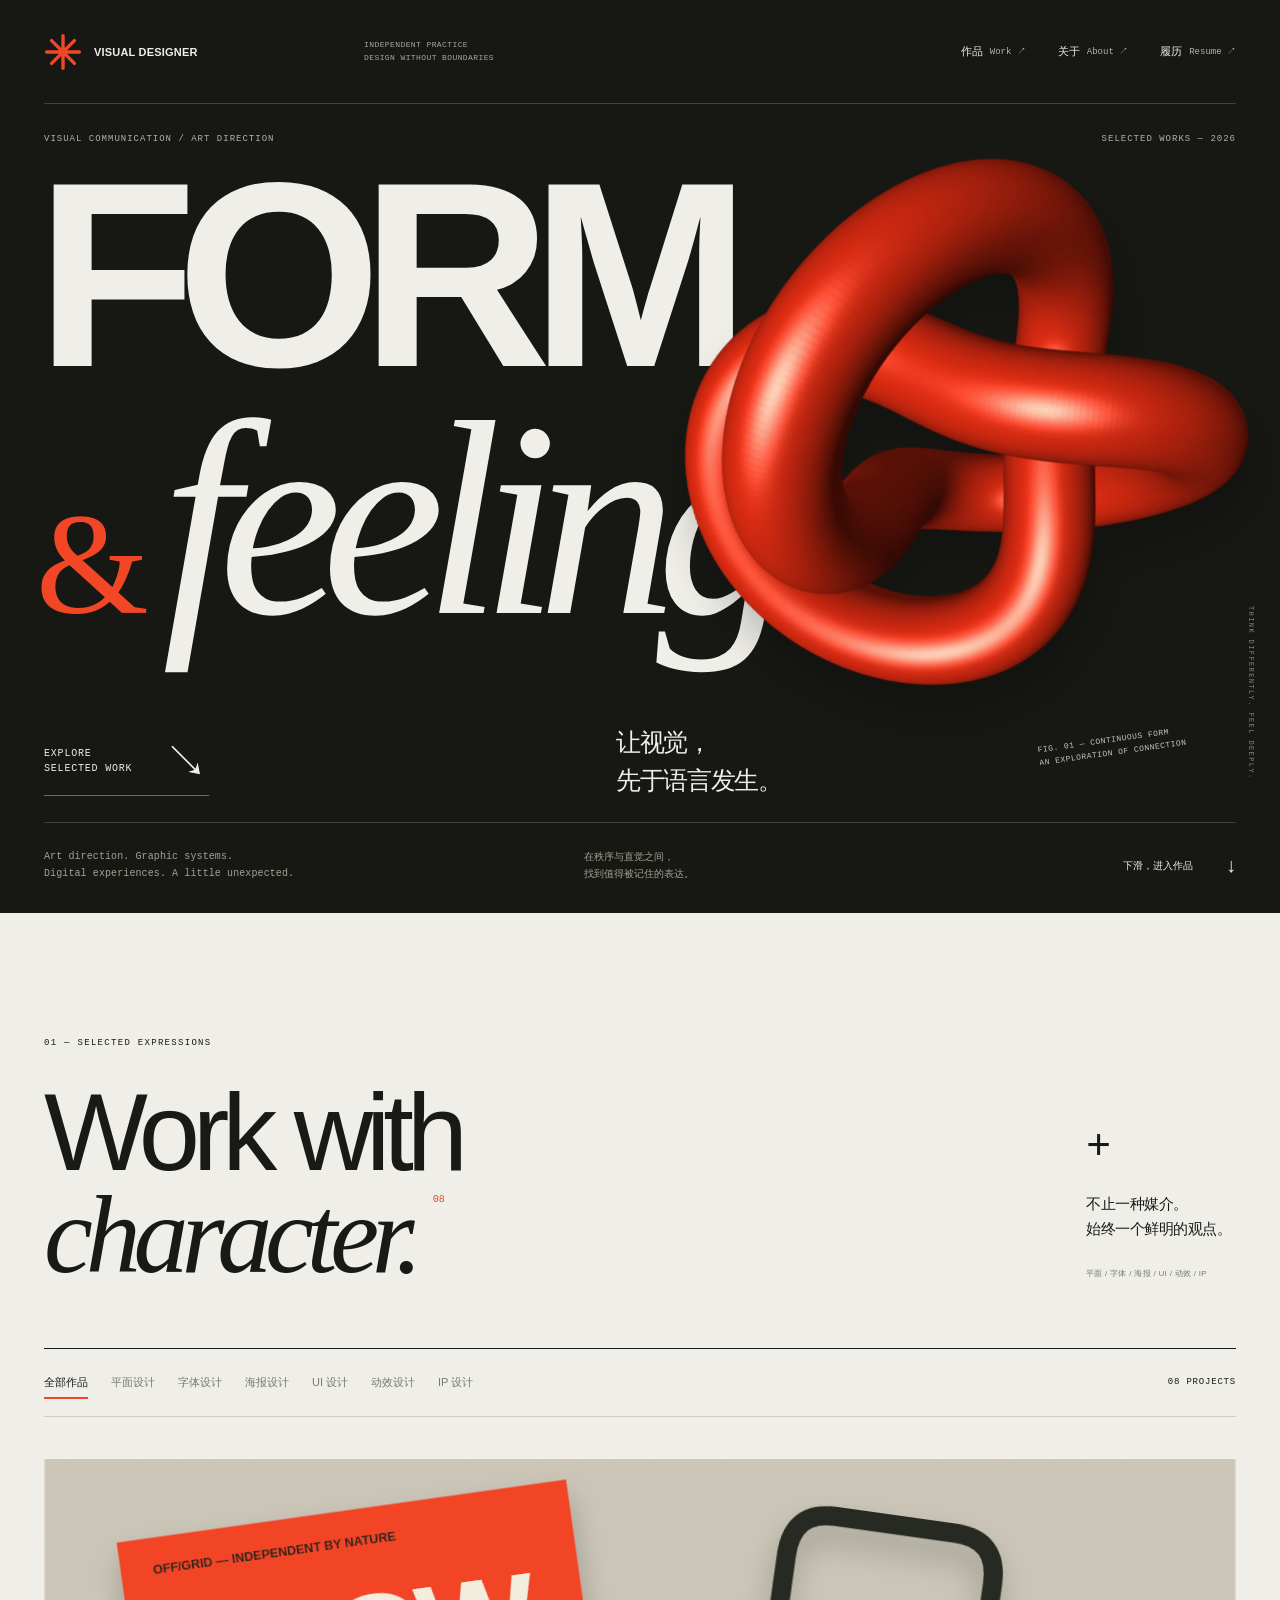
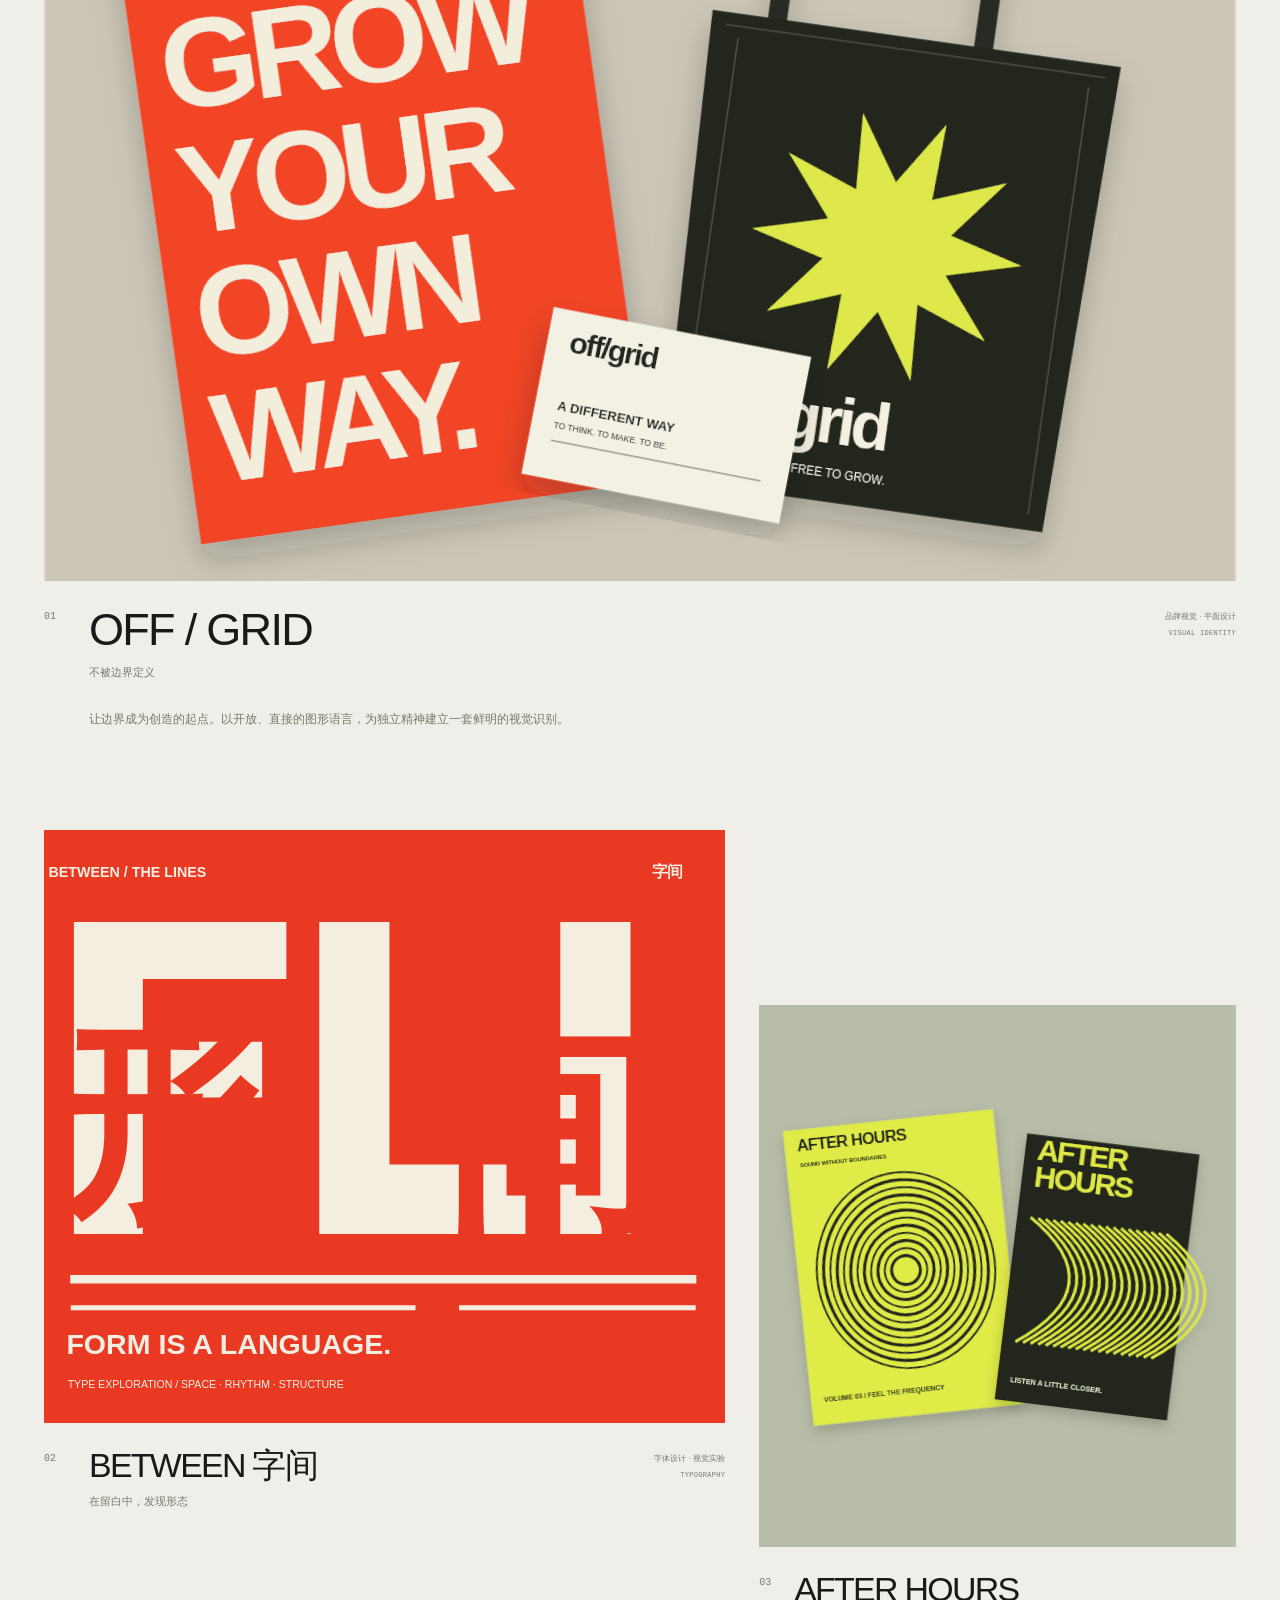
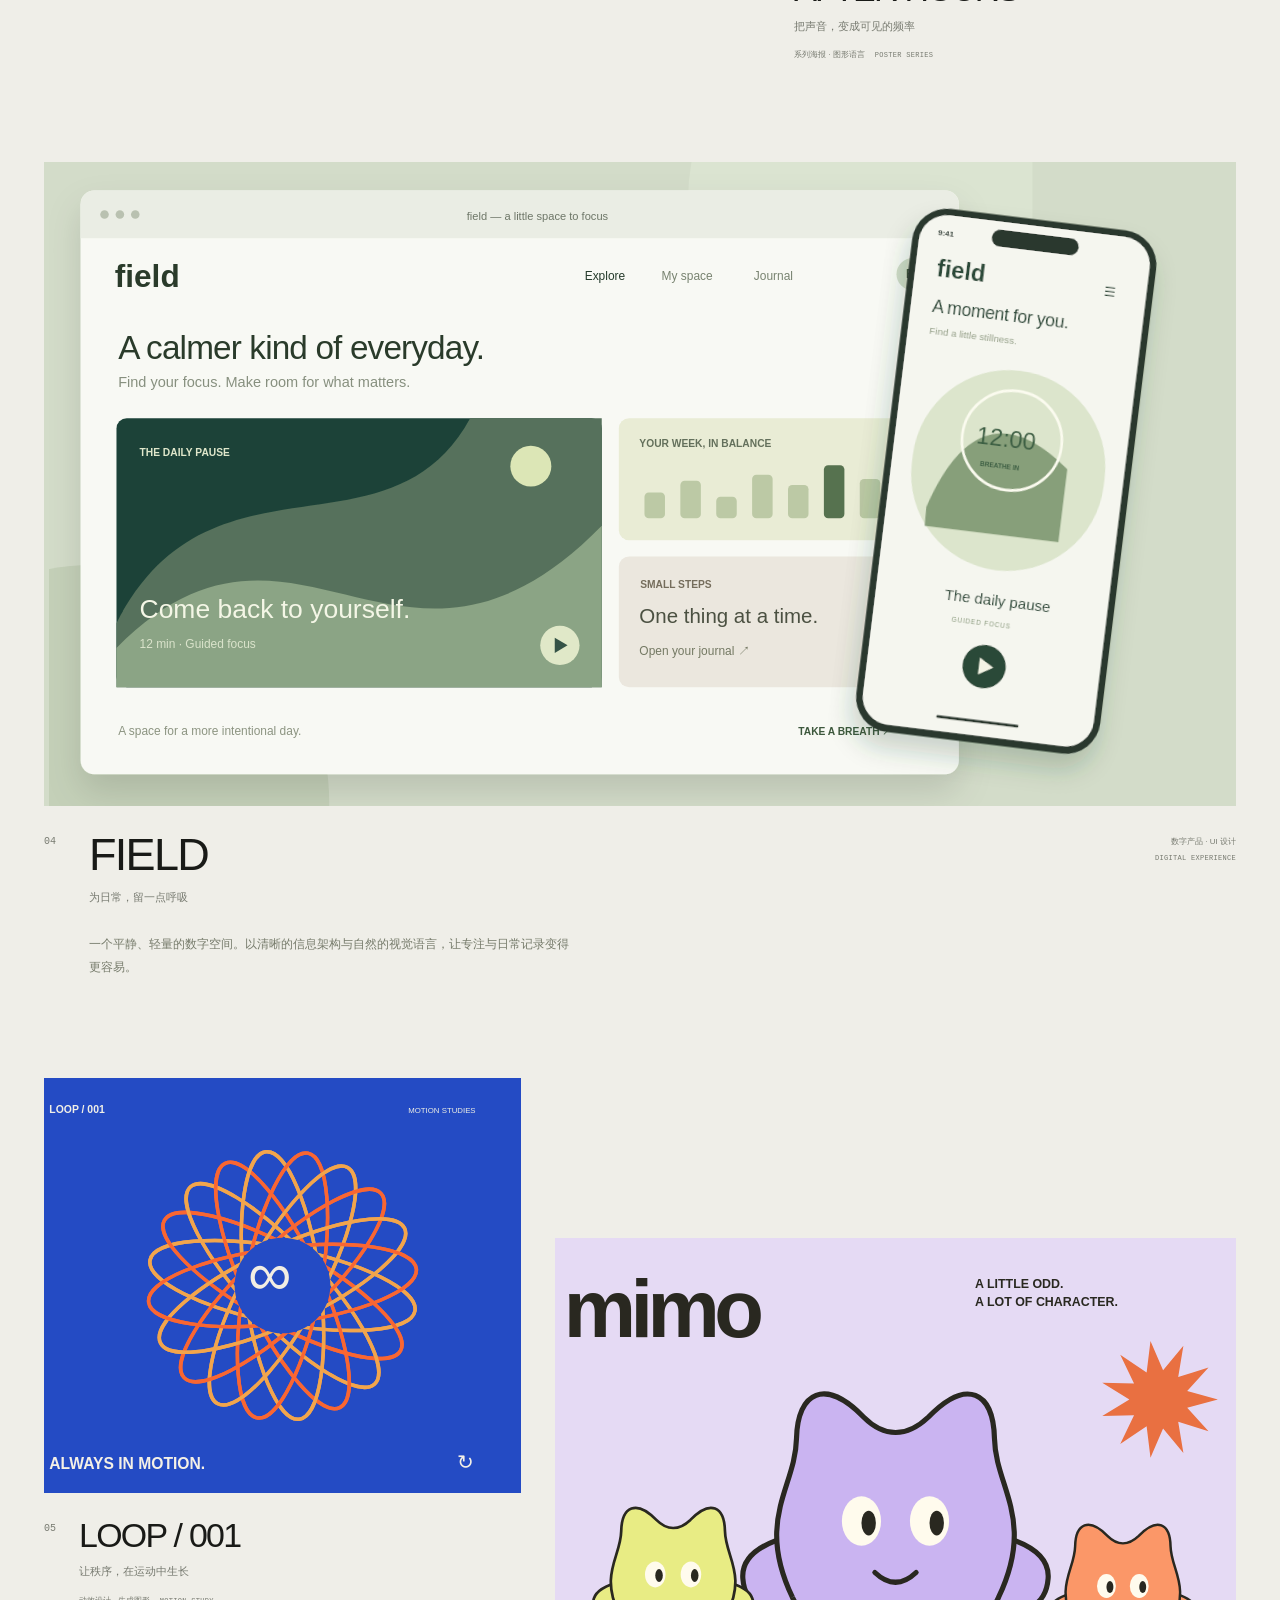
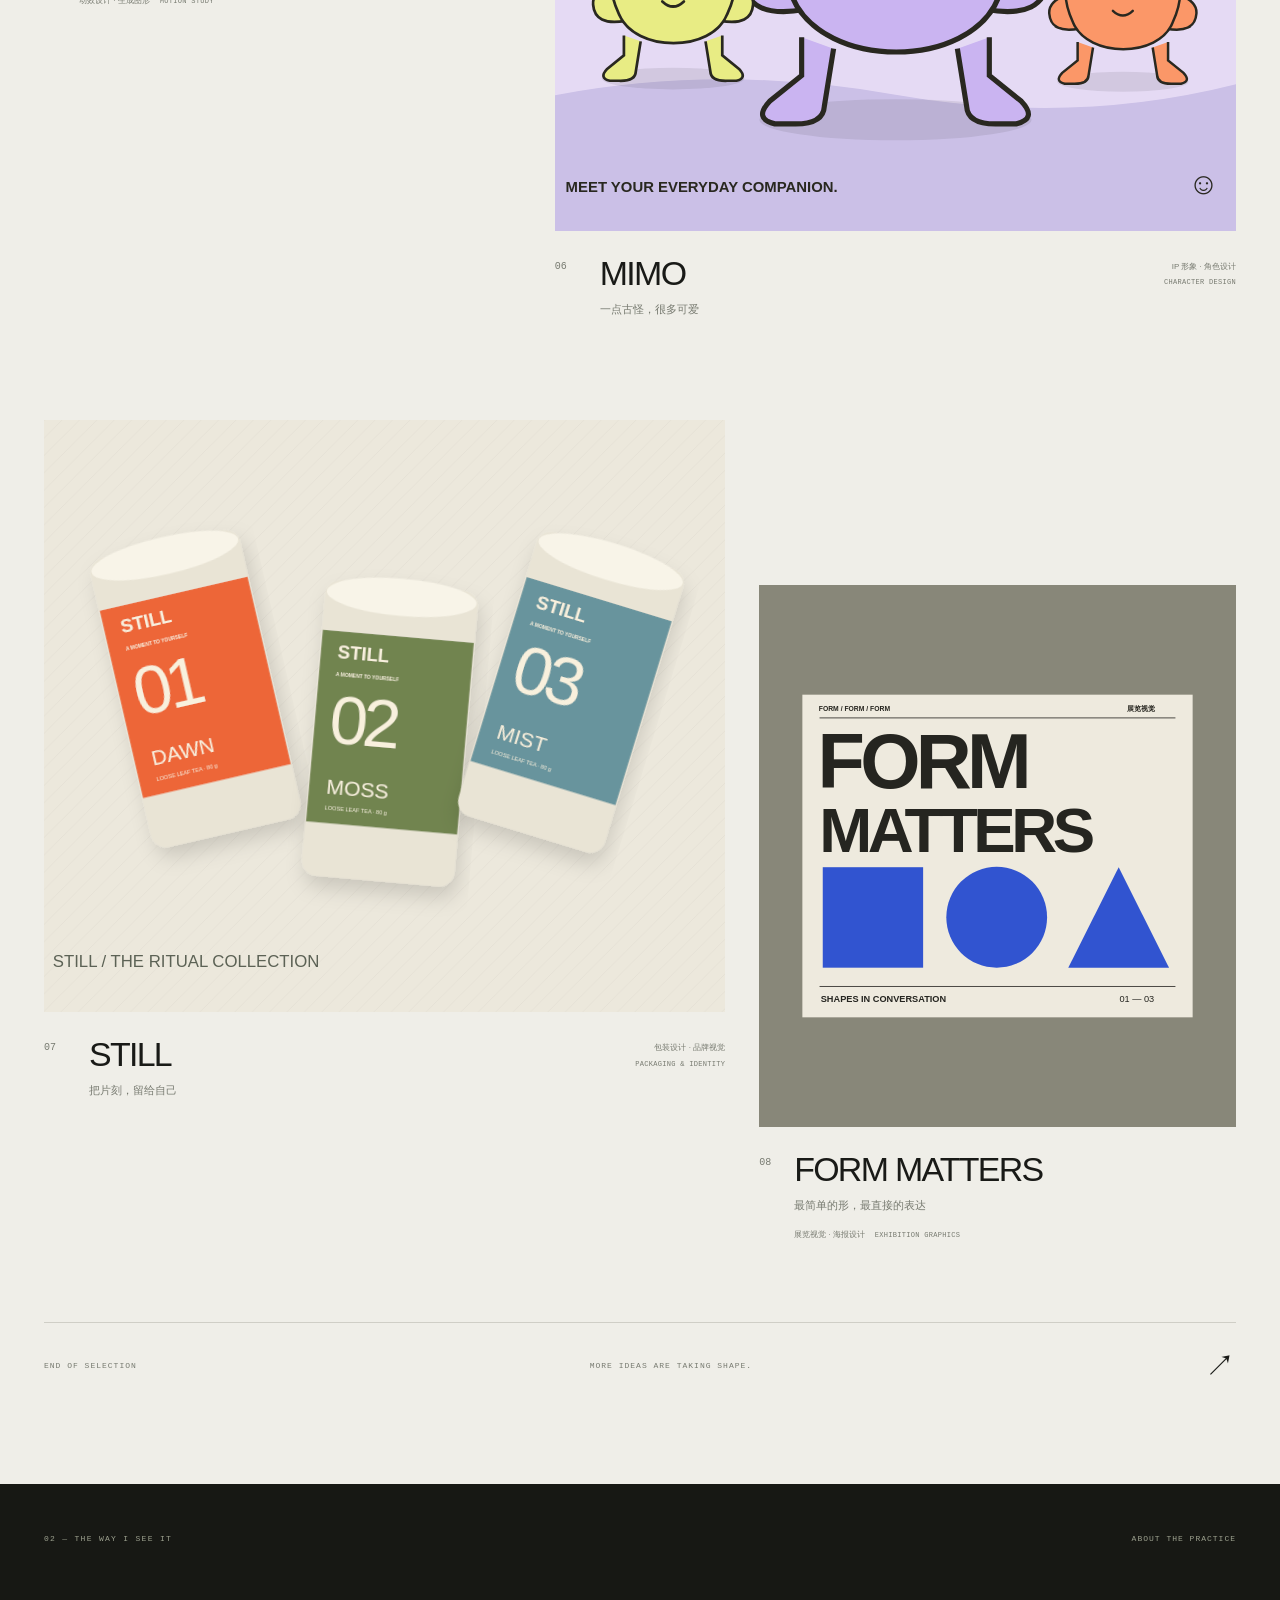
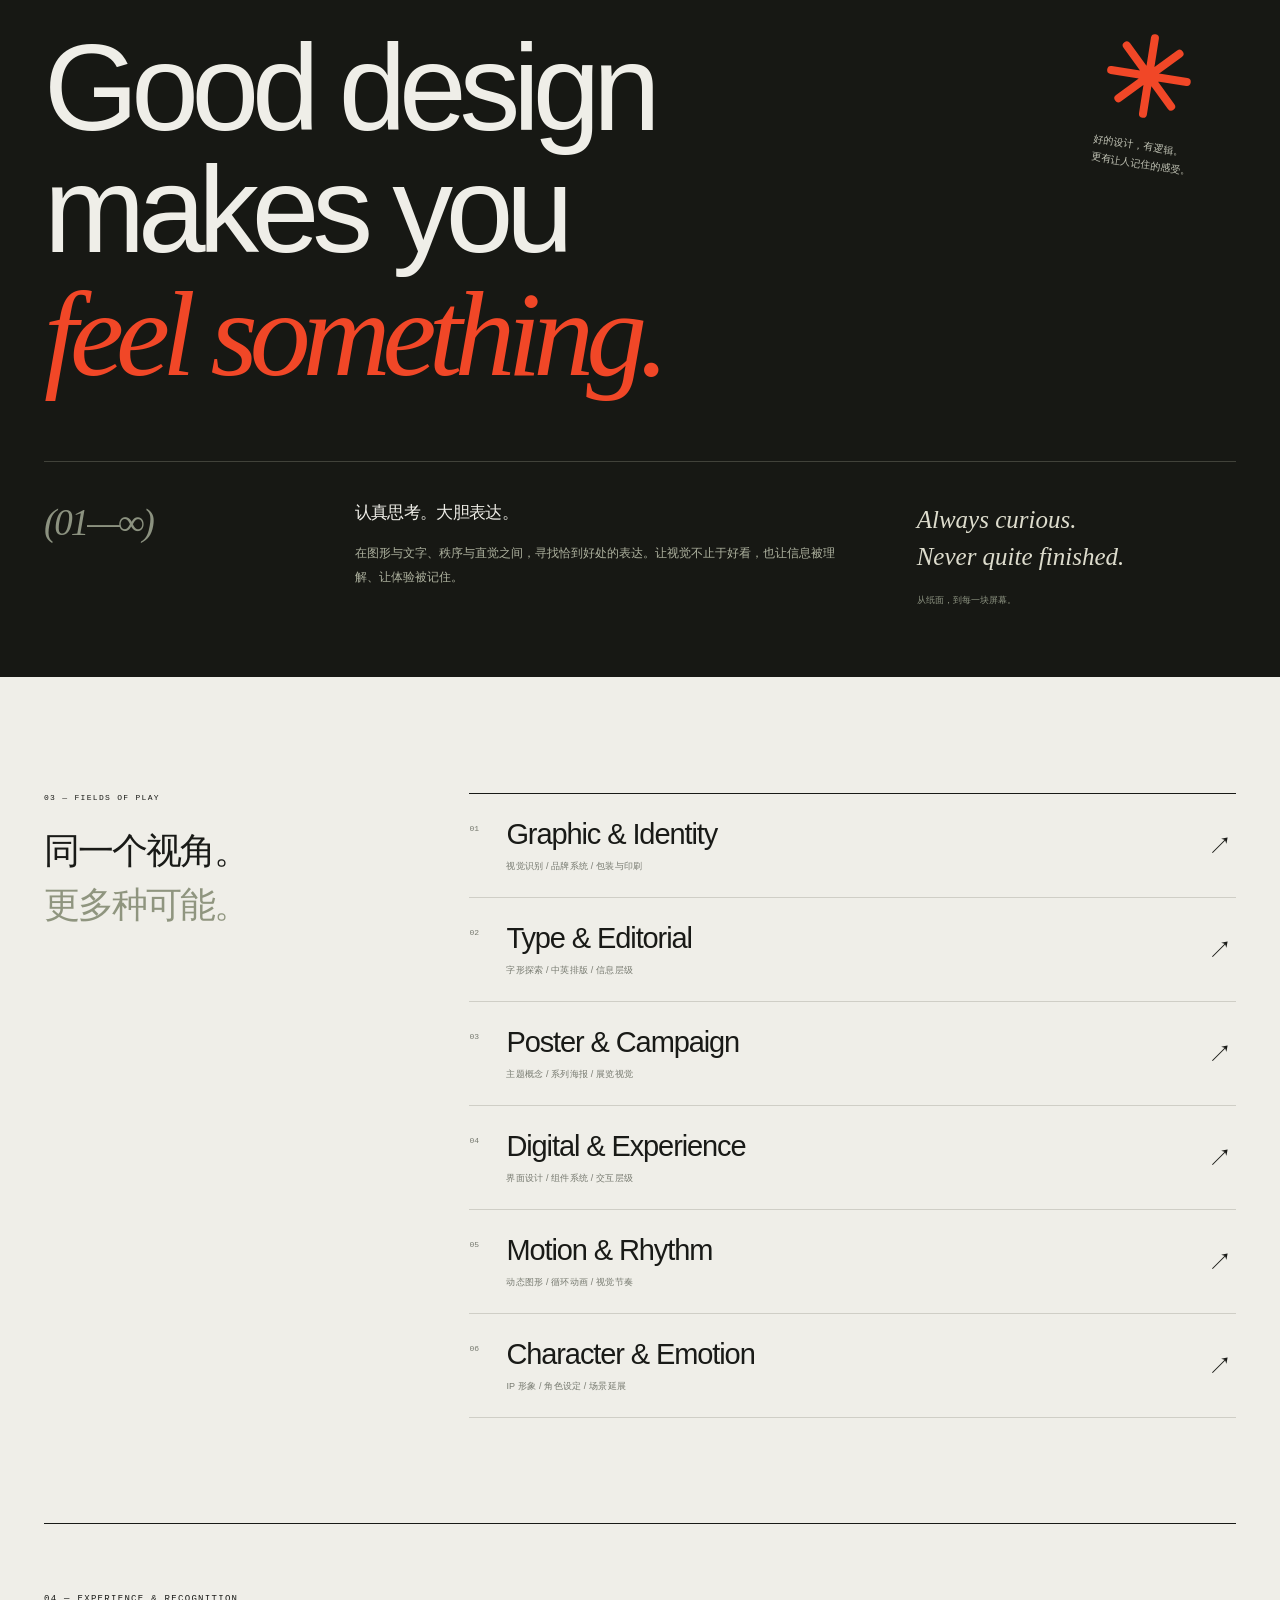
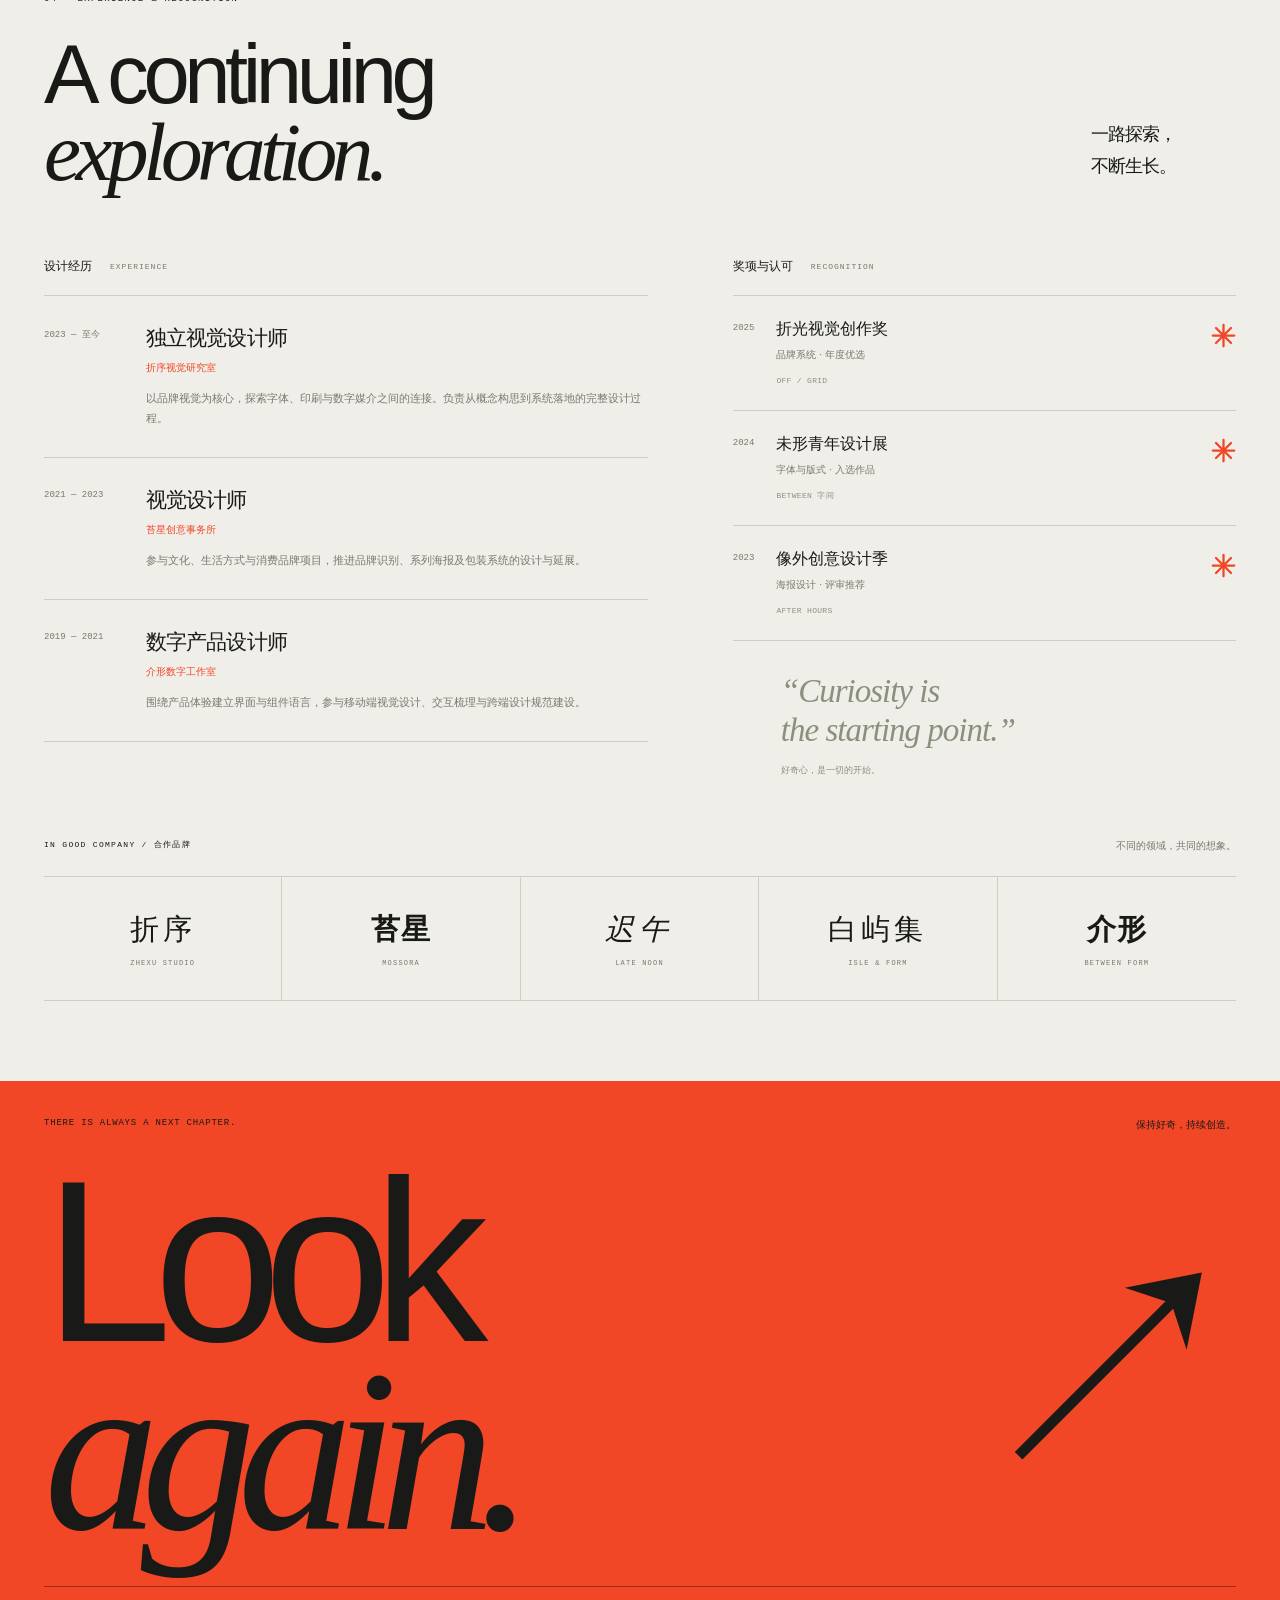
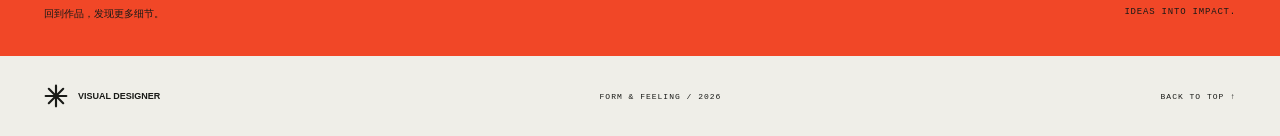
==== commit 459c1af5: "Launch V2 editorial portfolio with sculptural hero and asymmetrical projects" ====
--- a/index.html
+++ b/index.html
@@ -1,67 +1,26 @@
 <!doctype html>
 <html lang="zh-CN">
 <head>
-  <meta charset="utf-8">
-  <meta name="viewport" content="width=device-width, initial-scale=1">
-  <meta name="theme-color" content="#f4f2e9">
-  <meta name="description" content="视觉设计作品集：平面设计、字体设计、海报、UI、动效与 IP 形象。探索图形、文字与数字体验之间的更多可能。">
-  <meta property="og:type" content="website">
-  <meta property="og:title" content="VISUAL DESIGNER — 视觉设计作品集">
-  <meta property="og:description" content="用设计，让想法发生。平面、字体、海报、UI、动效与 IP 设计。">
-  <title>VISUAL DESIGNER — 视觉设计作品集</title>
-  <link rel="icon" type="image/svg+xml" href="assets/favicon.svg">
-  <link rel="stylesheet" href="styles.css">
-  <script src="content.js" defer></script>
-  <script src="app.js" defer></script>
+<meta charset="utf-8"><meta name="viewport" content="width=device-width,initial-scale=1"><meta name="theme-color" content="#171814">
+<meta name="description" content="独立视觉设计作品集。图形、字体、海报、数字界面、动态与角色，探索形式与感受之间的连接。">
+<meta property="og:title" content="FORM & FEELING — 视觉设计作品集"><meta property="og:description" content="让视觉，先于语言发生。"><meta property="og:type" content="website">
+<title>FORM & FEELING — 视觉设计作品集</title><link rel="icon" href="assets/favicon.svg" type="image/svg+xml"><link rel="stylesheet" href="styles.css?v=2"><script src="content.js?v=2" defer></script><script src="app.js?v=2" defer></script>
 </head>
-<body>
-  <a class="skip-link" href="#work">跳到作品</a>
-  <header class="site-header">
-    <a class="wordmark" href="#top" aria-label="视觉设计师，返回首页">
-      <svg class="brand-mark" width="32" height="32" viewBox="0 0 40 40" aria-hidden="true"><path d="M17 0h6v11l8-8 5 5-8 9h12v6H28l8 9-5 5-8-8v11h-6V29l-9 8-5-5 8-9H0v-6h11L3 8l5-5 9 8z" fill="currentColor"/></svg>
-      <span><strong data-profile="name">VISUAL DESIGNER</strong><small data-profile="chineseName">视觉设计师</small></span>
-    </a>
-    <nav class="desktop-nav" aria-label="主导航"><a href="#work">作品 <span>Work</span></a><a href="#about">关于 <span>About</span></a><a href="#resume">履历 <span>Resume</span></a></nav>
-    <a class="header-cta" href="#work">探索作品 <span aria-hidden="true">↗</span></a>
-    <button class="menu-toggle" aria-label="打开导航" aria-expanded="false" aria-controls="mobile-nav"><span></span><span></span></button>
-    <nav id="mobile-nav" class="mobile-nav" aria-label="移动导航" hidden><a href="#work">作品 <span>Work ↗</span></a><a href="#about">关于 <span>About ↗</span></a><a href="#resume">履历 <span>Resume ↗</span></a></nav>
-  </header>
-  <main id="top">
-    <section class="hero section-shell" aria-labelledby="hero-title">
-      <div class="hero-kicker"><span class="status-dot" aria-hidden="true"></span><span data-profile="role">GRAPHIC DESIGN · VISUAL COMMUNICATION</span><span class="hero-edition">PORTFOLIO / 2026</span></div>
-      <div class="hero-layout">
-        <div class="hero-copy"><h1 id="hero-title" data-profile="title">用设计，<br>让想法发生。</h1><p class="hero-english">Ideas made <em>visible.</em></p></div>
-        <div class="hero-art"><img src="assets/hero.svg" width="600" height="530" alt="大胆的红色字体海报、钴蓝几何图案与紫色原创角色组成的视觉拼贴" fetchpriority="high"><span class="hero-art-label">FORM. TYPE. PLAY.</span><span class="hero-stamp">VIEW<br>DIFFERENTLY <svg viewBox="0 0 24 24" aria-hidden="true"><path d="M4 20L20 4M4 4h16v16" fill="none" stroke="currentColor" stroke-width="1.5"/></svg></span></div>
-      </div>
-      <div class="hero-bottom"><p data-profile="intro">以清晰的逻辑构建视觉，<br>以鲜明的表达赋予想法个性。</p><div class="hero-disciplines">平面 / 字体 / 海报<br>UI / 动效 / IP 形象</div><a href="#work" class="scroll-link"><span>向下探索<br><small>SCROLL TO EXPLORE</small></span><span class="circle-arrow" aria-hidden="true">↓</span></a></div>
-    </section>
-    <div class="ticker" aria-hidden="true"><div>GRAPHIC DESIGN <i>✳</i> TYPOGRAPHY <i>✳</i> DIGITAL EXPERIENCE <i>✳</i> MOTION & CHARACTER <i>✳</i> GRAPHIC DESIGN <i>✳</i> TYPOGRAPHY <i>✳</i> DIGITAL EXPERIENCE <i>✳</i> MOTION & CHARACTER <i>✳</i></div></div>
-    <section id="work" class="work-section section-shell" aria-labelledby="work-title">
-      <div class="section-heading"><div><p class="eyebrow"><span>01 / SELECTED WORK</span><span class="section-rule"></span></p><h2 id="work-title">所选作品<span class="heading-count" id="total-count">08</span></h2></div><p class="section-description">从一个想法开始，<br>到一套完整的视觉表达。</p></div>
-      <div class="work-toolbar"><div class="filters" role="group" aria-label="按设计类别筛选作品" id="filters"></div><span class="results-count" id="results-count">08 PROJECTS</span></div>
-      <p class="sr-only" id="filter-status" role="status" aria-live="polite"></p>
-      <div class="project-grid" id="project-grid"></div>
-      <noscript><p>请开启 JavaScript 以浏览完整作品与项目详情。</p><div class="noscript-gallery"><img src="assets/off-grid.svg" alt="OFF / GRID 品牌视觉"><img src="assets/between.svg" alt="BETWEEN 字间字体设计"><img src="assets/after-hours.svg" alt="AFTER HOURS 海报设计"><img src="assets/field.svg" alt="FIELD UI 设计"><img src="assets/loop.svg" alt="LOOP 动效设计"><img src="assets/mimo.svg" alt="MIMO IP 形象设计"></div></noscript>
-      <div class="work-end"><span>EVERY IDEA DESERVES A DISTINCTIVE FORM.</span><span>每个想法，都值得被看见。</span></div>
-    </section>
-    <section id="about" class="about-section" aria-labelledby="about-title"><div class="section-shell about-layout">
-      <div class="about-art"><div class="about-art-meta"><span>VISUAL NOTES / 01</span><span>FORM & SPACE</span></div><div class="about-art-frame"><img class="archive-image" src="assets/visual-notes-wendingen.jpg" alt="米白、黑与朱红交织的几何排版构图" loading="lazy" referrerpolicy="no-referrer"><div class="art-fallback" aria-hidden="true"><span>FORM<br>&amp; SPACE</span><div></div></div></div><p>观察形态，也观察形态之间的关系。<span>↗</span></p></div>
-      <div class="about-copy"><p class="eyebrow">02 / ABOUT DESIGN</p><h2 id="about-title">清晰表达。<br><span>鲜明个性。</span></h2><p class="about-intro" data-profile="about">在图形与文字、秩序与直觉之间，寻找恰到好处的表达。让视觉不止于好看，也让信息被理解、让体验被记住。</p><div class="about-note"><span class="asterisk" aria-hidden="true">✳</span><p>从纸面到屏幕，从静态到动态。<br>保持好奇，让每一次表达更进一步。</p></div><a href="#capabilities" class="text-link">认识设计的更多维度 <span aria-hidden="true">↗</span></a></div>
-    </div></section>
-    <section id="capabilities" class="capability-section section-shell" aria-labelledby="capability-title"><div class="section-heading"><div><p class="eyebrow"><span>03 / EXPERTISE</span><span class="section-rule"></span></p><h2 id="capability-title">设计的不同面</h2></div><p class="section-description">不同媒介，同一个目标：<br>让想法拥有合适的表达。</p></div>
-      <div class="capability-list">
-        <a href="#work" data-filter-link="graphic" class="capability-row"><span class="capability-number">01</span><h3>视觉识别与平面</h3><p>品牌视觉 / 版式系统 / 包装与印刷</p><span class="capability-en">Graphic & Identity</span><span class="capability-arrow" aria-hidden="true">↗</span></a>
-        <a href="#work" data-filter-link="type" class="capability-row"><span class="capability-number">02</span><h3>字体与信息表达</h3><p>字形探索 / 中英排版 / 信息层级</p><span class="capability-en">Type & Editorial</span><span class="capability-arrow" aria-hidden="true">↗</span></a>
-        <a href="#work" data-filter-link="poster" class="capability-row"><span class="capability-number">03</span><h3>海报与视觉传播</h3><p>主题概念 / 系列海报 / 展览视觉</p><span class="capability-en">Poster & Campaign</span><span class="capability-arrow" aria-hidden="true">↗</span></a>
-        <a href="#work" data-filter-link="ui" class="capability-row"><span class="capability-number">04</span><h3>数字界面与体验</h3><p>界面设计 / 组件系统 / 交互层级</p><span class="capability-en">UI & Experience</span><span class="capability-arrow" aria-hidden="true">↗</span></a>
-        <a href="#work" data-filter-link="motion" class="capability-row"><span class="capability-number">05</span><h3>动态与节奏</h3><p>动态图形 / 循环动画 / 视觉节奏</p><span class="capability-en">Motion & Rhythm</span><span class="capability-arrow" aria-hidden="true">↗</span></a>
-        <a href="#work" data-filter-link="ip" class="capability-row"><span class="capability-number">06</span><h3>角色与情感</h3><p>IP 形象 / 角色设定 / 场景延展</p><span class="capability-en">Character & Emotion</span><span class="capability-arrow" aria-hidden="true">↗</span></a>
-      </div><div id="profile-links" class="profile-links" hidden></div>
-    </section>
-    <section id="resume" class="resume-section section-shell" aria-labelledby="resume-title"><div class="section-heading"><div><p class="eyebrow"><span>04 / EXPERIENCE & RECOGNITION</span><span class="section-rule"></span></p><h2 id="resume-title">一路探索，不断生长</h2></div><a href="#clients" class="text-link">合作品牌 <span aria-hidden="true">↗</span></a></div><div class="resume-layout"><div><h3 class="resume-column-title">设计经历 <span>EXPERIENCE</span></h3><div id="experience-list" class="experience-list"></div></div><div><h3 class="resume-column-title">奖项与认可 <span>RECOGNITION</span></h3><div id="awards-list" class="awards-list"></div><div class="resume-art"><img src="assets/visual-notes-nightingales.jpg" alt="由蓝色、玫红与米色几何形态构成的视觉艺术构图" width="1800" height="1120" loading="lazy"><span>KEEP LOOKING. KEEP LEARNING.</span></div></div></div><div id="clients" class="clients-section"><div class="clients-heading"><p class="eyebrow">SELECTED CLIENTS / 合作品牌</p><span>用共同的想法，创造不同的表达。</span></div><div id="client-list" class="client-list"></div></div></section>
-    <section class="closing-section section-shell"><p class="eyebrow">GOOD DESIGN STARTS WITH A GOOD IDEA.</p><a href="#work" class="closing-link"><span>下一眼，<br>看见更多可能。</span><span class="closing-arrow" aria-hidden="true">↗</span></a><div class="closing-bottom"><span>保持好奇。持续创造。</span><span>STAY CURIOUS. KEEP CREATING.</span></div></section>
-  </main>
-  <footer class="site-footer section-shell"><a class="footer-brand" href="#top">✳ <span data-profile="name">VISUAL DESIGNER</span></a><span>GRAPHIC · DIGITAL · MOTION</span><a href="#top" class="back-top">回到顶部 ↑</a></footer>
-  <dialog class="project-dialog" id="project-dialog" aria-labelledby="dialog-title"><div class="dialog-top"><span id="dialog-index"></span><button class="dialog-close" aria-label="关闭项目详情">关闭 <span aria-hidden="true">×</span></button></div><div id="dialog-content"></div></dialog>
-</body>
-</html>
+<body><a class="skip-link" href="#work">跳到作品</a>
+<div class="opening" id="top"><header class="site-header"><a class="wordmark" href="#top" aria-label="视觉设计师，返回首页"><span class="brand-symbol" aria-hidden="true"><svg class="star-mark" viewBox="0 0 100 100" aria-hidden="true"><path d="M50 7v86M7 50h86M20 20l60 60M20 80l60-60" fill="none" stroke="currentColor" stroke-width="9" stroke-linecap="round"/></svg></span><span data-profile="name">VISUAL DESIGNER</span></a><span class="header-note">INDEPENDENT PRACTICE<br>DESIGN WITHOUT BOUNDARIES</span><nav class="desktop-nav" aria-label="主导航"><a href="#work">作品 <span>Work ↗</span></a><a href="#about">关于 <span>About ↗</span></a><a href="#resume">履历 <span>Resume ↗</span></a></nav><button class="menu-toggle" aria-label="打开导航" aria-expanded="false" aria-controls="mobile-nav"><span></span><span></span></button><nav class="mobile-nav" id="mobile-nav" aria-label="移动导航" hidden><a href="#work">作品 <span>Work ↗</span></a><a href="#about">关于 <span>About ↗</span></a><a href="#resume">履历 <span>Resume ↗</span></a></nav></header>
+<section class="hero" aria-labelledby="hero-title"><div class="hero-topline"><span>VISUAL COMMUNICATION / ART DIRECTION</span><span>SELECTED WORKS — 2026</span></div><div class="hero-stage"><h1 id="hero-title"><span class="hero-form" data-profile="heroLine1">FORM</span><span class="hero-feeling"><small>&amp;</small><em data-profile="heroLine2">feeling.</em></span></h1><div class="sculpture-wrap"><img src="assets/sculpture.webp" width="1400" height="1380" fetchpriority="high" alt="光泽朱红色三维缠绕雕塑，连续曲面构成没有起止的结"><span class="sculpture-label">FIG. 01 — CONTINUOUS FORM<br>AN EXPLORATION OF CONNECTION</span></div><p class="hero-statement">让视觉，<br>先于语言发生。</p><a class="hero-explore" href="#work"><span>EXPLORE<br>SELECTED WORK</span><span aria-hidden="true">↘</span></a><span class="hero-side-label" aria-hidden="true">THINK DIFFERENTLY. FEEL DEEPLY.</span></div><div class="hero-bottom"><p>Art direction. Graphic systems.<br>Digital experiences. A little unexpected.</p><p>在秩序与直觉之间，<br>找到值得被记住的表达。</p><a href="#work">下滑，进入作品 <span aria-hidden="true">↓</span></a></div></section></div>
+<main>
+<section id="work" class="work-section section-shell" aria-labelledby="work-title"><div class="section-heading"><div><p class="eyebrow">01 — SELECTED EXPRESSIONS</p><h2 id="work-title">Work with<br><em>character.</em><sup id="total-count">08</sup></h2></div><div class="work-heading-note"><span class="small-cross" aria-hidden="true">+</span><p>不止一种媒介。<br>始终一个鲜明的观点。</p><span>平面 / 字体 / 海报 / UI / 动效 / IP</span></div></div><div class="work-toolbar"><div id="filters" class="filters" role="group" aria-label="按设计类别筛选作品"></div><span id="results-count" class="results-count">08 PROJECTS</span></div><p id="filter-status" class="sr-only" role="status" aria-live="polite"></p><div id="project-grid" class="project-grid"></div><noscript><p>请开启 JavaScript 浏览完整项目。</p><img src="assets/off-grid.svg" alt="OFF / GRID 品牌设计"></noscript><div class="work-end"><span>END OF SELECTION</span><span>MORE IDEAS ARE TAKING SHAPE.</span><span aria-hidden="true">↗</span></div></section>
+<section id="about" class="about-section" aria-labelledby="about-title"><div class="about-top section-shell"><p class="eyebrow">02 — THE WAY I SEE IT</p><span>ABOUT THE PRACTICE</span></div><div class="manifesto section-shell"><h2 id="about-title">Good design<br>makes you<br><em>feel something.</em></h2><div class="manifesto-note"><span aria-hidden="true"><svg class="star-mark" viewBox="0 0 100 100" aria-hidden="true"><path d="M50 7v86M7 50h86M20 20l60 60M20 80l60-60" fill="none" stroke="currentColor" stroke-width="9" stroke-linecap="round"/></svg></span><p>好的设计，有逻辑。<br>更有让人记住的感受。</p></div></div><div class="about-bottom section-shell"><span class="about-number">(01—∞)</span><div><h3>认真思考。大胆表达。</h3><p data-profile="about">在图形与文字、秩序与直觉之间，寻找恰到好处的表达。让视觉不止于好看，也让信息被理解、让体验被记住。</p></div><p class="about-aside">Always curious.<br>Never quite finished.<br><span>从纸面，到每一块屏幕。</span></p></div></section>
+<section id="capabilities" class="capability-section section-shell" aria-labelledby="capability-title"><div class="compact-heading"><p class="eyebrow">03 — FIELDS OF PLAY</p><h2 id="capability-title">同一个视角。<br><em>更多种可能。</em></h2></div><div class="capability-list">
+<a href="#work" data-filter-link="graphic" class="capability-row"><span class="capability-number">01</span><h3>Graphic & Identity</h3><p>视觉识别 / 品牌系统 / 包装与印刷</p><span class="capability-arrow" aria-hidden="true">↗</span></a>
+<a href="#work" data-filter-link="type" class="capability-row"><span class="capability-number">02</span><h3>Type & Editorial</h3><p>字形探索 / 中英排版 / 信息层级</p><span class="capability-arrow" aria-hidden="true">↗</span></a>
+<a href="#work" data-filter-link="poster" class="capability-row"><span class="capability-number">03</span><h3>Poster & Campaign</h3><p>主题概念 / 系列海报 / 展览视觉</p><span class="capability-arrow" aria-hidden="true">↗</span></a>
+<a href="#work" data-filter-link="ui" class="capability-row"><span class="capability-number">04</span><h3>Digital & Experience</h3><p>界面设计 / 组件系统 / 交互层级</p><span class="capability-arrow" aria-hidden="true">↗</span></a>
+<a href="#work" data-filter-link="motion" class="capability-row"><span class="capability-number">05</span><h3>Motion & Rhythm</h3><p>动态图形 / 循环动画 / 视觉节奏</p><span class="capability-arrow" aria-hidden="true">↗</span></a>
+<a href="#work" data-filter-link="ip" class="capability-row"><span class="capability-number">06</span><h3>Character & Emotion</h3><p>IP 形象 / 角色设定 / 场景延展</p><span class="capability-arrow" aria-hidden="true">↗</span></a></div><div id="profile-links" class="profile-links" hidden></div></section>
+<section id="resume" class="resume-section section-shell" aria-labelledby="resume-title"><div class="section-heading resume-heading"><div><p class="eyebrow">04 — EXPERIENCE & RECOGNITION</p><h2 id="resume-title">A continuing<br><em>exploration.</em></h2></div><p class="resume-heading-note">一路探索，<br>不断生长。</p></div><div class="resume-layout"><div><h3 class="resume-column-title">设计经历 <span>EXPERIENCE</span></h3><div id="experience-list"></div></div><div><h3 class="resume-column-title">奖项与认可 <span>RECOGNITION</span></h3><div id="awards-list"></div><div class="resume-quote">“Curiosity is<br>the starting point.”<span>好奇心，是一切的开始。</span></div></div></div><div id="clients" class="clients-section"><div class="clients-heading"><p class="eyebrow">IN GOOD COMPANY / 合作品牌</p><span>不同的领域，共同的想象。</span></div><div id="client-list" class="client-list"></div></div></section>
+<section class="closing-section"><div class="section-shell"><div class="closing-top"><span>THERE IS ALWAYS A NEXT CHAPTER.</span><span>保持好奇，持续创造。</span></div><a class="closing-link" href="#work"><span>Look<br><em>again.</em></span><span class="closing-arrow" aria-hidden="true">↗</span></a><div class="closing-bottom"><span>回到作品，发现更多细节。</span><span>IDEAS INTO IMPACT.</span></div></div></section>
+</main><footer class="site-footer section-shell"><a class="footer-brand" href="#top"><svg class="star-mark" viewBox="0 0 100 100" aria-hidden="true"><path d="M50 7v86M7 50h86M20 20l60 60M20 80l60-60" fill="none" stroke="currentColor" stroke-width="9" stroke-linecap="round"/></svg> <span data-profile="name">VISUAL DESIGNER</span></a><span>FORM & FEELING / 2026</span><a href="#top" class="back-top">BACK TO TOP ↑</a></footer>
+<dialog class="project-dialog" id="project-dialog" aria-labelledby="dialog-title"><div class="dialog-top"><span id="dialog-index"></span><button class="dialog-close" aria-label="关闭项目详情">关闭 <span aria-hidden="true">×</span></button></div><div id="dialog-content"></div></dialog>
+</body></html>
--- a/styles.css
+++ b/styles.css
@@ -1,4 +1,10 @@
-:root{--paper:#f4f2e9;--ink:#23241f;--muted:#73766b;--line:#d7d8cd;--red:#ed4428;--lime:#e5ed9b;--font:Arial,"Helvetica Neue","PingFang SC","Microsoft YaHei","Noto Sans CJK SC",sans-serif}*{box-sizing:border-box}html{scroll-behavior:smooth;scroll-padding-top:100px}body{margin:0;background:var(--paper);color:var(--ink);font-family:var(--font);-webkit-font-smoothing:antialiased}body.modal-open{overflow:hidden}button,a,input{-webkit-tap-highlight-color:transparent}button,a{touch-action:manipulation}button{font:inherit}a{color:inherit;text-decoration:none}button{color:inherit}button:focus-visible,a:focus-visible{outline:3px solid var(--red);outline-offset:6px}img{max-width:100%;display:block}button{cursor:pointer}::selection{background:var(--red);color:var(--paper)}.section-shell{width:min(1360px,calc(100% - 112px));margin-inline:auto}.sr-only{position:absolute;width:1px;height:1px;padding:0;margin:-1px;overflow:hidden;clip:rect(0,0,0,0);white-space:nowrap;border:0}.skip-link{position:fixed;left:20px;top:-100px;z-index:50;padding:15px 22px;background:var(--ink);color:var(--paper)}.skip-link:focus{top:16px}.site-header{height:100px;margin:0 56px;border-bottom:1px solid var(--line);display:flex;justify-content:space-between;align-items:center;position:relative;z-index:10}.wordmark{display:flex;gap:13px;align-items:center}.brand-mark{color:var(--red)}.wordmark strong{font-size:14px;letter-spacing:-.25px;display:block;font-weight:800}.wordmark small{font-size:10px;letter-spacing:3px;display:block;margin-top:5px}.desktop-nav{display:flex;gap:34px;margin-left:40px}.desktop-nav a{font-size:12px;font-weight:600;display:flex;gap:7px;align-items:center;padding:12px 0}.desktop-nav a span{font-size:11px;color:var(--muted);font-weight:400}.desktop-nav a:hover{color:var(--red)}.header-cta{font-size:12px;border:1px solid var(--ink);padding:12px 17px;display:flex;gap:27px;align-items:center;border-radius:2px;transition:background .2s,color .2s}.header-cta:hover{background:var(--ink);color:var(--paper)}.header-cta span{font-size:19px;line-height:1}.menu-toggle,.mobile-nav{display:none}.hero{padding-top:42px;padding-bottom:38px}.hero-kicker{display:flex;align-items:center;gap:9px;font-size:10px;letter-spacing:1.6px;font-weight:500}.status-dot{width:6px;height:6px;border-radius:50%;background:var(--red)}.hero-edition{margin-left:auto;color:var(--muted);font-size:10px}.hero-layout{display:grid;grid-template-columns:1.16fr 1fr;align-items:center;gap:20px;min-height:480px}.hero-copy{padding-top:31px;padding-bottom:20px;position:relative;z-index:1}h1{font-size:clamp(56px,6.9vw,108px);font-weight:750;line-height:1.32;letter-spacing:-6px;margin:0;white-space:pre-line}.hero-english{font-size:clamp(25px,3.1vw,48px);letter-spacing:-2px;margin:18px 0 0;font-weight:400}.hero-english em{font-family:Georgia,"Times New Roman",serif;font-weight:400;color:var(--red);letter-spacing:-2px}.hero-art{position:relative;align-self:center;margin:13px -13px 0 -12px}.hero-art img{width:100%;height:auto;mix-blend-mode:multiply}.hero-art-label{position:absolute;left:18%;bottom:0;font-size:10px;letter-spacing:2px;color:var(--muted)}.hero-stamp{position:absolute;right:4%;bottom:2%;font-size:10px;line-height:1.4;transform:rotate(-10deg);font-weight:700;letter-spacing:.5px;display:flex;gap:14px;align-items:center}.hero-stamp svg{width:32px}.hero-bottom{border-top:1px solid var(--line);display:grid;grid-template-columns:1.16fr 1fr auto;gap:28px;align-items:center;margin-top:33px;padding-top:27px}.hero-bottom>p{font-size:13px;line-height:1.9;white-space:pre-line;margin:0;color:#595e51}.hero-disciplines{font-size:11px;line-height:1.85;color:var(--muted);letter-spacing:1px}.scroll-link{display:flex;align-items:center;gap:24px;font-size:11px;line-height:1.7}.scroll-link small{font-size:8px;letter-spacing:1.4px;color:var(--muted)}.circle-arrow{display:grid;place-items:center;width:40px;height:40px;border:1px solid #9eaa8f;border-radius:50%;font-size:23px;transition:transform .2s}.scroll-link:hover .circle-arrow{transform:translateY(4px)}.ticker{overflow:hidden;background:#e8edc1;margin-top:7px;border-top:1px solid var(--line);border-bottom:1px solid var(--line);padding:19px 0}.ticker>div{white-space:nowrap;width:max-content;font-size:13px;letter-spacing:2px;font-weight:700;animation:marquee 45s linear infinite}.ticker i{font-size:25px;vertical-align:-2px;margin:0 32px;font-style:normal;line-height:0;color:#6c7937}@keyframes marquee{to{transform:translateX(-50%)}}.work-section{padding:94px 0 42px}.section-heading{display:flex;justify-content:space-between;align-items:flex-end;margin-bottom:41px;gap:20px}.eyebrow{margin:0 0 19px;font-size:10px;letter-spacing:1.8px;display:flex;align-items:center;gap:17px;font-weight:600}.section-rule{display:inline-block;width:49px;height:1px;background:#969b8c}h2{font-size:44px;letter-spacing:-2.5px;font-weight:600;margin:0;line-height:1.3}.heading-count{font-size:13px;letter-spacing:-.5px;display:inline-block;vertical-align:top;margin:3px 0 0 12px;color:var(--red);font-weight:500}.section-description{margin:0 0 3px;font-size:12px;line-height:1.9;color:var(--muted)}.work-toolbar{display:flex;justify-content:space-between;align-items:center;margin-bottom:29px;border-top:1px solid var(--line);padding-top:22px;gap:16px}.filters{display:flex;gap:7px;flex-wrap:wrap}.filter-button{background:transparent;border:1px solid transparent;font-size:11px;padding:10px 15px;border-radius:30px;line-height:1.4;transition:background .18s,color .18s}.filter-button:hover{border-color:var(--line)}.filter-button[aria-pressed=true]{background:var(--ink);color:var(--paper)}.results-count{white-space:nowrap;font-size:9px;letter-spacing:1.3px;color:var(--muted)}.project-grid{display:grid;grid-template-columns:repeat(2,minmax(0,1fr));column-gap:28px;row-gap:51px}.project-card{width:100%;border:0;background:transparent;padding:0;text-align:left;display:block;animation:appear .45s ease both}.project-image{position:relative;overflow:hidden;aspect-ratio:1.25;background:var(--project-bg);border-radius:2px}.project-image>img{width:100%;height:100%;object-fit:cover;transition:transform .6s cubic-bezier(.22,1,.36,1)}.project-card:hover .project-image>img{transform:scale(1.045)}.project-open{position:absolute;bottom:20px;right:20px;background:var(--paper);width:42px;height:42px;border-radius:50%;display:grid;place-items:center;font-size:22px;opacity:0;transform:translate(-6px,6px);transition:opacity .2s,transform .2s}.project-card:hover .project-open,.project-card:focus-visible .project-open{opacity:1;transform:translate(0,0)}.project-index{position:absolute;top:17px;left:18px;background:rgba(244,242,233,.88);border-radius:20px;padding:6px 9px;font-size:9px;line-height:1;letter-spacing:1px}.project-meta{display:flex;justify-content:space-between;gap:12px;margin-top:18px}.project-meta h3{font-size:19px;line-height:1.2;letter-spacing:-.5px;margin:0 0 7px;font-weight:650}.project-subtitle{font-size:11px;color:var(--muted);margin:0;letter-spacing:.2px}.project-discipline{text-align:right;white-space:nowrap;font-size:9px;line-height:1.8;color:var(--muted);padding-top:2px}.project-discipline span{display:block;font-size:8px;letter-spacing:1px}.project-card:hover h3{color:var(--project-accent)}.work-end{display:flex;justify-content:space-between;gap:16px;border-top:1px solid var(--line);padding:24px 0 0;margin-top:60px;color:var(--muted);font-size:9px;letter-spacing:1.1px}.work-end span:last-child{font-size:11px;letter-spacing:1px}.about-section{background:#e9ebdf;margin-top:48px;padding:84px 0}.about-layout{display:grid;grid-template-columns:.95fr 1fr;gap:110px;align-items:center}.about-art{max-width:460px;transform:rotate(-3deg)}.about-art-meta{display:flex;justify-content:space-between;font-size:9px;letter-spacing:1.2px;margin-bottom:12px}.about-art-frame{position:relative;aspect-ratio:1.05;background:#ddd6bd;border:11px solid #f2eee3;box-shadow:7px 13px 0 #d6d9c8;overflow:hidden}.archive-image{position:relative;width:100%;height:100%;object-fit:cover;z-index:1}.archive-image.is-failed{display:none}.art-fallback{position:absolute;inset:0;background:#ede5ca;padding:24px}.art-fallback span{font-size:55px;line-height:.9;font-weight:900;letter-spacing:-4px;position:relative;z-index:1}.art-fallback div{height:85%;width:80px;background:var(--red);position:absolute;top:18%;left:50%;transform:rotate(-28deg)}.about-art>p{font-size:10px;color:var(--muted);display:flex;justify-content:space-between;margin-top:20px;letter-spacing:1px}.about-art>p span{font-size:20px}.about-copy h2{font-size:53px;line-height:1.5;letter-spacing:-3px;margin-top:19px}.about-copy h2>span{color:#879371}.about-intro{font-size:13px;line-height:2.1;max-width:420px;color:#5c6351;margin:25px 0 27px}.about-note{display:flex;gap:16px;align-items:center;border-top:1px solid #cbd0bd;padding-top:22px;margin-top:30px}.asterisk{font-size:47px;color:var(--red);line-height:1}.about-note p{font-size:11px;line-height:1.9;margin:0;color:#636a58}.text-link{display:inline-flex;gap:40px;align-items:center;border-bottom:1px solid #a9b296;font-size:11px;padding:10px 0;margin-top:24px}.text-link span{font-size:18px}.text-link:hover{color:var(--red)}.capability-section{padding:100px 0 89px}.capability-list{border-top:1px solid var(--line)}.capability-row{display:grid;grid-template-columns:45px 1.4fr 1.7fr 1.2fr 35px;align-items:center;gap:15px;border-bottom:1px solid var(--line);padding:29px 8px;transition:padding .2s,background .2s}.capability-row:hover{background:#eaeddb;padding-left:18px}.capability-number{font-size:10px;color:var(--muted);align-self:start;padding-top:4px}.capability-row h3{margin:0;font-size:19px;letter-spacing:-.6px;font-weight:500}.capability-row p{font-size:11px;color:var(--muted);margin:0}.capability-en{font-size:10px;color:#969b8c;text-align:right}.capability-arrow{font-size:25px;text-align:right}.profile-links{margin-top:32px;display:flex;gap:22px;flex-wrap:wrap}.profile-links[hidden]{display:none}.profile-links a{border-bottom:1px solid var(--ink);padding-bottom:5px;font-size:13px}.closing-section{padding-top:47px;padding-bottom:39px;border-top:1px solid var(--line)}.closing-section>.eyebrow{font-size:9px;color:var(--muted);margin-bottom:24px}.closing-link{display:flex;justify-content:space-between;align-items:center;gap:15px;font-size:clamp(34px,5.3vw,80px);font-weight:600;letter-spacing:-4px;line-height:1.45}.closing-arrow{width:112px;height:112px;display:grid;place-items:center;border-radius:50%;background:var(--red);color:var(--paper);font-size:76px;font-weight:400;line-height:1;flex:0 0 auto;transition:transform .3s}.closing-link:hover .closing-arrow{transform:rotate(45deg)}.closing-bottom{display:flex;justify-content:space-between;gap:16px;font-size:10px;margin-top:31px;color:var(--muted);letter-spacing:1px}.closing-bottom span:last-child{font-size:9px}.site-footer{display:flex;align-items:center;justify-content:space-between;border-top:1px solid var(--line);padding:25px 0;margin-top:20px;font-size:9px;letter-spacing:1px;color:var(--muted)}.footer-brand{display:flex;align-items:center;gap:8px;font-size:20px;color:var(--ink)}.footer-brand span{font-size:10px;letter-spacing:0;font-weight:700}.back-top{font-size:10px;color:var(--ink)}.project-dialog{max-width:1080px;width:calc(100% - 80px);max-height:calc(100dvh - 60px);padding:0;background:var(--paper);color:var(--ink);border:0;border-radius:4px;overscroll-behavior:contain;box-shadow:0 22px 90px #10140855}.project-dialog::backdrop{background:#171d18b8;backdrop-filter:blur(7px)}.dialog-top{position:sticky;top:0;z-index:3;background:var(--paper);display:flex;justify-content:space-between;align-items:center;padding:15px 32px;border-bottom:1px solid var(--line)}.dialog-top>span{font-size:10px;letter-spacing:1.5px;color:var(--muted)}.dialog-close{padding:6px 0 6px 16px;border:0;background:none;font-size:11px;display:flex;align-items:center;gap:15px}.dialog-close span{font-size:29px;line-height:1;font-weight:300}.dialog-header{padding:38px 48px 30px}.dialog-header .eyebrow{color:var(--project-accent);margin-bottom:13px;font-size:9px}.dialog-header h2{font-size:48px;letter-spacing:-2px}.dialog-subtitle{font-size:15px;color:var(--muted);margin:13px 0 0}.dialog-hero{margin:0 32px;overflow:hidden;border-radius:2px}.dialog-hero img{width:100%;height:auto}.dialog-body{display:grid;grid-template-columns:1fr 1.6fr;gap:55px;padding:40px 48px}.dialog-label{font-size:9px;letter-spacing:1.5px;color:var(--muted);margin:0 0 17px}.dialog-summary{font-size:16px;line-height:1.95;margin:0 0 22px}.dialog-approach{font-size:12px;line-height:2;color:var(--muted);margin:0}.scope-list{list-style:none;padding:0;margin:0 0 30px}.scope-list li{font-size:12px;line-height:2.1}.palette{display:flex;gap:7px}.palette span{display:block;flex:1;height:40px;border:1px solid #23241f10}.palette-labels{margin-top:7px;font-size:8px;line-height:1.5;color:var(--muted);word-break:break-word;letter-spacing:.4px}.design-notes{margin:0 48px 40px;padding-top:22px;border-top:1px solid var(--line);display:grid;grid-template-columns:1fr 1fr;gap:32px}.design-notes p{font-size:12px;line-height:1.9;color:#626857;margin:0}.design-notes p span{display:block;font-size:9px;color:var(--project-accent);margin-bottom:7px;letter-spacing:1px}.dialog-next{background:#e8ecd6;border:0;border-top:1px solid var(--line);padding:23px 48px;width:100%;display:flex;align-items:center;justify-content:space-between;text-align:left}.dialog-next small{display:block;font-size:9px;letter-spacing:1.4px;color:var(--muted);margin-bottom:7px}.dialog-next strong{font-size:20px;font-weight:600}.dialog-next>span:last-child{font-size:31px}.dialog-next:hover{background:#dfe6c1}.noscript-gallery{display:grid;grid-template-columns:1fr 1fr;gap:24px}@keyframes appear{from{opacity:0;transform:translateY(12px)}to{opacity:1;transform:translateY(0)}}@media(min-width:1600px){.site-header{max-width:1360px;margin-inline:auto}.hero-layout{min-height:525px}.hero-art{max-width:590px}}@media(max-width:1100px){.section-shell{width:calc(100% - 72px)}.site-header{margin-inline:36px}.hero-layout{min-height:390px}h1{font-size:7.3vw;letter-spacing:-4px}.hero-copy{padding-top:24px}.hero-art-label{bottom:0}.hero-english{font-size:34px}.desktop-nav{gap:23px;margin-left:0}.desktop-nav a span{display:none}.about-layout{gap:64px}.about-copy h2{font-size:45px}.capability-row{grid-template-columns:32px 1.25fr 1.7fr 1fr 25px;gap:10px}.capability-row h3{font-size:17px}.capability-row p{font-size:10px}.capability-en{font-size:9px}.project-meta h3{font-size:18px}}@media(max-width:800px){.section-shell{width:calc(100% - 48px)}.site-header{height:83px;margin-inline:24px}.hero{padding-top:28px}.hero-layout{min-height:330px;grid-template-columns:1.2fr 1fr;gap:0}.hero-kicker{font-size:8px;letter-spacing:.9px}.hero-edition{font-size:8px}h1{font-size:7.2vw;letter-spacing:-3px}.hero-english{font-size:27px;letter-spacing:-1px}.hero-art-label{font-size:7px;letter-spacing:1.2px}.hero-stamp{font-size:7px;gap:7px;right:2%}.hero-stamp svg{width:22px}.hero-bottom{margin-top:16px;grid-template-columns:1.1fr 1fr auto;gap:15px}.hero-bottom>p{font-size:11px}.hero-disciplines{font-size:9px}.scroll-link{gap:12px}.scroll-link>span:first-child{font-size:10px}.scroll-link small{font-size:7px}.circle-arrow{width:33px;height:33px;font-size:19px}.work-section{padding-top:66px}.section-heading{margin-bottom:30px}h2{font-size:36px;letter-spacing:-2px}.section-description{font-size:11px}.filter-button{font-size:10px;padding:9px 11px}.work-toolbar{gap:5px}.results-count{font-size:8px}.project-grid{gap:36px 21px}.project-meta{margin-top:15px;display:block}.project-meta h3{font-size:18px}.project-subtitle{font-size:10px}.project-discipline{text-align:left;margin-top:10px;font-size:9px}.project-discipline span{display:inline;margin-left:8px;font-size:8px}.project-open{opacity:1;transform:none;width:32px;height:32px;bottom:13px;right:13px;font-size:17px}.project-index{font-size:8px;top:13px;left:13px}.about-section{padding:62px 0}.about-layout{gap:39px}.about-copy h2{font-size:35px;letter-spacing:-2px}.about-intro{font-size:11px;margin:19px 0;line-height:1.9}.about-note{margin-top:19px;padding-top:17px;gap:10px}.about-note p{font-size:9px}.asterisk{font-size:37px}.text-link{font-size:10px;gap:25px;margin-top:14px}.about-art-meta{font-size:7px;letter-spacing:.8px}.about-art-frame{border-width:8px}.about-art>p{font-size:8px;letter-spacing:0}.capability-section{padding:72px 0 60px}.capability-row{grid-template-columns:23px 1.2fr 1.7fr 20px;padding:24px 3px}.capability-en{display:none}.capability-row h3{font-size:16px}.closing-arrow{width:88px;height:88px;font-size:56px}.closing-link{letter-spacing:-2px}.project-dialog{width:calc(100% - 40px);max-height:calc(100dvh - 40px)}.dialog-body{gap:30px;padding:30px}.dialog-header{padding:30px}.dialog-hero{margin:0 20px}.dialog-header h2{font-size:39px}.dialog-top{padding:12px 22px}.design-notes{margin:0 30px 30px}.dialog-next{padding:23px 30px}}
-@media(max-width:600px){html{scroll-padding-top:25px}.section-shell{width:calc(100% - 40px)}.site-header{margin-inline:20px;height:77px}.wordmark{gap:9px}.brand-mark{width:27px;height:27px}.wordmark strong{font-size:11px}.wordmark small{font-size:8px;letter-spacing:2px;margin-top:4px}.desktop-nav,.header-cta{display:none}.menu-toggle{display:flex;flex-direction:column;gap:6px;align-items:center;justify-content:center;width:44px;height:44px;border:0;background:none}.menu-toggle span{display:block;width:22px;height:1px;background:var(--ink);transition:transform .2s}.menu-toggle[aria-expanded=true] span:first-child{transform:translateY(3.5px) rotate(45deg)}.menu-toggle[aria-expanded=true] span:last-child{transform:translateY(-3.5px) rotate(-45deg)}.mobile-nav:not([hidden]){display:block;position:absolute;top:76px;left:-20px;right:-20px;padding:14px 25px 25px;background:var(--paper);border-bottom:1px solid var(--line);box-shadow:0 12px 18px #1925170a}.mobile-nav a{display:flex;justify-content:space-between;padding:17px 3px;border-bottom:1px solid var(--line);font-size:18px}.mobile-nav a span{font-size:11px;color:var(--muted);padding-top:4px}.hero{padding-top:25px;padding-bottom:28px}.hero-kicker{font-size:7px;letter-spacing:.9px;gap:6px}.status-dot{width:5px;height:5px}.hero-edition{font-size:7px;letter-spacing:.5px}.hero-layout{display:flex;flex-direction:column;align-items:stretch;min-height:0;gap:0}.hero-copy{padding-top:34px;padding-bottom:0}h1{font-size:clamp(46px,12vw,72px);letter-spacing:-3px;line-height:1.32}.hero-english{font-size:31px;margin-top:13px;letter-spacing:-1.4px}.hero-english em{letter-spacing:-1.2px}.hero-art{width:84%;max-width:380px;align-self:flex-end;margin:-6px -6px 0 0}.hero-art-label{left:15%;font-size:7px;bottom:0}.hero-stamp{bottom:1%;right:2%;font-size:7px}.hero-bottom{grid-template-columns:1fr auto;margin-top:27px;padding-top:20px;gap:12px}.hero-bottom>p{font-size:10px;line-height:1.8}.hero-disciplines{display:none}.scroll-link{gap:11px}.scroll-link>span:first-child{font-size:9px}.scroll-link small{font-size:6px;letter-spacing:.8px}.circle-arrow{width:32px;height:32px;font-size:19px}.ticker{padding:15px 0}.ticker>div{font-size:10px;letter-spacing:1.5px}.ticker i{font-size:21px;margin:0 22px}.work-section{padding-top:56px;padding-bottom:27px}.eyebrow{font-size:8px;letter-spacing:1.4px;margin-bottom:15px;gap:13px}.section-rule{width:29px}h2{font-size:32px;letter-spacing:-1.8px}.heading-count{font-size:11px;margin-left:9px}.section-description{font-size:9px;line-height:1.8;margin-bottom:1px}.section-heading{margin-bottom:25px;gap:13px}.work-toolbar{display:block;padding-top:15px;margin-bottom:21px;position:relative}.filters{gap:6px 3px;padding-right:0}.filter-button{font-size:10px;padding:9px 12px}.results-count{display:none}.project-grid{grid-template-columns:1fr;gap:31px}.project-image{aspect-ratio:1.25}.project-meta{display:flex;gap:8px;margin-top:15px}.project-meta h3{font-size:18px;margin-bottom:7px}.project-subtitle{font-size:10px}.project-discipline{text-align:right;margin:0;font-size:8px;padding-top:1px}.project-discipline span{display:block;margin-left:0;font-size:7px;margin-top:2px;letter-spacing:.8px}.project-index{top:13px;left:13px}.project-open{width:34px;height:34px;right:14px;bottom:14px}.work-end{margin-top:36px;padding-top:19px;display:block;font-size:7px;letter-spacing:.6px}.work-end span:last-child{display:block;font-size:9px;margin-top:9px;letter-spacing:.5px}.about-section{margin-top:25px;padding:45px 0 50px}.about-layout{display:flex;flex-direction:column-reverse;gap:38px;align-items:stretch}.about-copy h2{font-size:41px;line-height:1.45;letter-spacing:-2.3px;margin-top:13px}.about-intro{font-size:12px;line-height:2;max-width:none;margin:21px 0}.about-note{padding-top:22px;gap:15px}.about-note p{font-size:10px;line-height:1.9}.asterisk{font-size:43px}.text-link{font-size:10px;margin-top:19px;gap:35px}.about-art{width:81%;max-width:355px;align-self:center}.about-art-meta{font-size:7px}.about-art>p{font-size:8px;margin-top:17px}.capability-section{padding-top:56px;padding-bottom:52px}.capability-section .section-heading{align-items:flex-start}.capability-section .section-description{max-width:103px;padding-top:24px;font-size:8px}.capability-section h2{font-size:29px}.capability-row{grid-template-columns:22px 1fr 26px;gap:10px;padding:20px 2px}.capability-number{grid-row:1 / 3;padding-top:3px;font-size:9px}.capability-row h3{font-size:17px}.capability-row p{grid-column:2;font-size:9px;margin-top:-3px}.capability-arrow{grid-column:3;grid-row:1 / 3;font-size:25px}.capability-row:hover{padding-left:8px}.closing-section{padding-top:29px;padding-bottom:26px}.closing-section>.eyebrow{font-size:7px;letter-spacing:1px;margin-bottom:21px}.closing-link{font-size:35px;letter-spacing:-2px;line-height:1.5}.closing-arrow{width:61px;height:61px;font-size:43px;margin-right:2px}.closing-bottom{font-size:9px;margin-top:21px;letter-spacing:.5px}.closing-bottom span:last-child{font-size:6px;letter-spacing:.8px}.site-footer{padding-top:22px;padding-bottom:23px;margin-top:12px;gap:16px}.site-footer>span{display:none}.footer-brand{font-size:18px;gap:7px}.footer-brand span{font-size:9px}.back-top{font-size:9px}.project-dialog{width:calc(100% - 20px);max-height:calc(100dvh - 20px);border-radius:4px}.dialog-top{padding:11px 17px}.dialog-top>span{font-size:8px;letter-spacing:1px}.dialog-close{font-size:10px;gap:11px;padding:3px 0 3px 12px}.dialog-close span{font-size:27px}.dialog-header{padding:28px 21px 22px}.dialog-header h2{font-size:32px;letter-spacing:-1.4px}.dialog-header .eyebrow{font-size:7px;letter-spacing:1px}.dialog-subtitle{font-size:12px;margin-top:11px}.dialog-hero{margin:0 12px}.dialog-body{display:flex;flex-direction:column-reverse;padding:25px 22px;gap:25px}.dialog-summary{font-size:14px;line-height:1.9;margin-bottom:15px}.dialog-approach{font-size:11px;line-height:1.95}.dialog-body aside{display:grid;grid-template-columns:1fr 1fr;column-gap:20px}.dialog-body aside>div{min-width:0}.dialog-label{font-size:8px;margin-bottom:10px}.scope-list{margin-bottom:0}.scope-list li{font-size:10px}.palette{gap:4px}.palette span{height:35px}.palette-labels{font-size:7px;letter-spacing:0}.design-notes{margin:0 22px 28px;gap:17px;padding-top:18px}.design-notes p{font-size:10px;line-height:1.8}.design-notes p span{font-size:7px}.dialog-next{padding:19px 22px}.dialog-next small{font-size:8px}.dialog-next strong{font-size:19px}.dialog-next>span:last-child{font-size:25px}.noscript-gallery{grid-template-columns:1fr}}@media(prefers-reduced-motion:reduce){html{scroll-behavior:auto}*,*:before,*:after{animation:none!important;transition:none!important}}
-/* Resume */
-.resume-section{padding:15px 0 83px}.resume-section>.section-heading{padding-top:48px;border-top:1px solid var(--line);margin-bottom:45px}.resume-section .section-heading h2{font-size:38px}.resume-section .section-heading .text-link{margin:0 0 3px}.resume-layout{display:grid;grid-template-columns:1.2fr 1fr;gap:95px}.resume-column-title{font-size:13px;font-weight:500;display:flex;gap:15px;align-items:center;border-bottom:1px solid var(--line);padding-bottom:17px;margin:0}.resume-column-title span{font-size:8px;letter-spacing:1px;color:var(--muted)}.experience-item{padding:25px 0;border-bottom:1px solid var(--line);position:relative;padding-left:100px}.experience-period{position:absolute;left:0;top:26px;font-size:9px;color:var(--muted);margin:0}.experience-item h4{font-size:19px;font-weight:500;letter-spacing:-.5px;margin:0 0 9px}.experience-company{font-size:11px;margin:0 0 13px;color:var(--red)}.experience-description{font-size:11px;line-height:1.95;color:var(--muted);margin:0}.award-item{display:flex;gap:22px;padding:21px 0;border-bottom:1px solid var(--line);align-items:flex-start}.award-year{font-size:9px;color:var(--muted);padding-top:3px}.award-item h4{font-size:15px;font-weight:500;margin:0 0 7px}.award-item p{font-size:10px;color:var(--muted);margin:0 0 6px}.award-item small{font-size:8px;letter-spacing:1px;color:#999e8f}.award-star{margin-left:auto;font-size:24px;color:#86936a;line-height:1.2}.resume-art{height:129px;overflow:hidden;position:relative;margin-top:22px;background:#e9e4cd}.resume-art img{width:100%;height:100%;object-fit:cover;object-position:center 51%;opacity:.83}.resume-art span{position:absolute;right:10px;bottom:10px;font-size:7px;letter-spacing:1px;background:var(--paper);padding:7px 9px}.clients-section{margin-top:53px}.clients-heading{display:flex;justify-content:space-between;align-items:center;gap:20px;margin-bottom:22px}.clients-heading .eyebrow{font-size:9px;margin:0}.clients-heading>span{font-size:10px;color:var(--muted)}.client-list{display:grid;grid-template-columns:repeat(5,1fr);border-top:1px solid var(--line);border-bottom:1px solid var(--line)}.client-wordmark{text-align:center;padding:27px 8px;color:#6f7564}.client-wordmark:not(:last-child){border-right:1px solid var(--line)}.client-wordmark strong{display:block;font-size:23px;letter-spacing:3px;font-weight:500}.client-wordmark span{display:block;font-size:7px;letter-spacing:1.6px;margin-top:8px}.client-wordmark.serif{font-family:Georgia,"Noto Serif CJK SC",serif}.client-wordmark.bold strong{font-weight:800;letter-spacing:0}.client-wordmark.italic strong{font-style:italic;letter-spacing:5px}.client-wordmark span{font-family:var(--font)}@media(max-width:1000px){.resume-layout{gap:55px}.experience-item{padding-left:80px}.experience-period{font-size:8px}.resume-section .section-heading h2{font-size:34px}}@media(max-width:800px){.resume-layout{gap:33px}.experience-item{padding-left:0;padding-top:44px}.experience-period{top:24px}.experience-item h4{font-size:18px}.award-item{gap:14px}.award-item h4{font-size:13px}.resume-section .section-heading h2{font-size:30px}.resume-art{height:150px}.resume-section{padding-bottom:64px}.client-wordmark strong{font-size:21px}.client-wordmark span{font-size:6px;letter-spacing:1px}}@media(max-width:600px){.resume-section{padding:0 0 50px}.resume-section>.section-heading{padding-top:39px;margin-bottom:30px;align-items:flex-start}.resume-section .section-heading h2{font-size:26px;letter-spacing:-1.4px}.resume-section .section-heading .eyebrow{font-size:7px;letter-spacing:.8px}.resume-section .section-heading .section-rule{display:none}.resume-section .section-heading .text-link{font-size:9px;gap:9px;margin-top:17px}.resume-layout{grid-template-columns:1fr;gap:36px}.experience-item{padding-left:80px;padding-top:23px;padding-bottom:23px}.experience-period{top:26px}.experience-item h4{font-size:17px}.experience-description{font-size:10px;line-height:1.9}.experience-company{font-size:10px;margin-bottom:9px}.resume-column-title{font-size:12px;padding-bottom:15px}.resume-column-title span{font-size:7px}.award-item{gap:20px;padding:20px 0}.award-item h4{font-size:15px}.award-item p{font-size:10px}.award-star{font-size:25px}.resume-art{height:122px}.clients-section{margin-top:37px}.clients-heading{display:block;margin-bottom:20px}.clients-heading .eyebrow{font-size:8px}.clients-heading>span{display:block;font-size:9px;margin-top:11px}.client-list{grid-template-columns:repeat(3,1fr)}.client-wordmark{padding:22px 7px}.client-wordmark:nth-child(3){border-right:0}.client-wordmark:nth-child(4),.client-wordmark:nth-child(5){border-top:1px solid var(--line)}.client-wordmark:nth-child(4){grid-column:1 / 2}.client-wordmark:nth-child(5){grid-column:2 / 4;border-right:0}.client-wordmark strong{font-size:21px}.client-wordmark span{font-size:6px;letter-spacing:1px}}
+:root{--paper:#efeee8;--ink:#191a17;--muted:#777a70;--line:#cfcec6;--red:#f14727;--dark:#171814;--mono:"Courier New",monospace;--font:Arial,"Helvetica Neue","PingFang SC","Microsoft YaHei","Noto Sans CJK SC",sans-serif;--serif:Georgia,"Times New Roman",serif}*{box-sizing:border-box}html{scroll-behavior:smooth;scroll-padding-top:30px}body{margin:0;background:var(--paper);color:var(--ink);font-family:var(--font);-webkit-font-smoothing:antialiased}body.modal-open{overflow:hidden}a{color:inherit;text-decoration:none}button{font:inherit;color:inherit;cursor:pointer}a,button{-webkit-tap-highlight-color:transparent;touch-action:manipulation}a:focus-visible,button:focus-visible{outline:2px solid var(--red);outline-offset:7px}img{display:block;max-width:100%}::selection{background:var(--red);color:var(--paper)}.section-shell{width:min(1500px,calc(100% - 88px));margin-inline:auto}.sr-only{position:absolute;width:1px;height:1px;margin:-1px;clip:rect(0,0,0,0);overflow:hidden;white-space:nowrap}.skip-link{position:fixed;top:-100px;left:20px;z-index:100;background:var(--paper);color:var(--ink);padding:15px}.skip-link:focus{top:20px}.opening{background:var(--dark);color:var(--paper);overflow:hidden;position:relative}.site-header{margin:0 44px;display:flex;align-items:center;justify-content:space-between;height:104px;border-bottom:1px solid #41423a;position:relative;z-index:10}.wordmark{display:flex;align-items:center;gap:12px;font-size:11px;letter-spacing:.2px;font-weight:700}.brand-symbol{font-size:38px;line-height:1;color:var(--red)}.header-note{font-family:var(--mono);font-size:8px;line-height:1.6;letter-spacing:.4px;margin-right:auto;margin-left:13vw;color:#a6a99b}.desktop-nav{display:flex;gap:32px}.desktop-nav a{font-size:11px;display:flex;gap:7px;align-items:center}.desktop-nav a span{font-family:var(--mono);font-size:9px;color:#b2b4a9}.desktop-nav a:hover{color:var(--red)}.menu-toggle,.mobile-nav{display:none}.hero{padding:30px 44px 31px}.hero-topline{display:flex;justify-content:space-between;gap:16px;font-family:var(--mono);font-size:9px;letter-spacing:1px;color:#b1b3a6}.hero-stage{position:relative;height:clamp(540px,53vw,860px);max-width:1520px;margin:0 auto}.hero-stage h1{position:absolute;top:26px;left:-8px;margin:0;width:100%;font-size:clamp(120px,20.6vw,320px);font-weight:900;line-height:.8;letter-spacing:-.078em;z-index:2;pointer-events:none}.hero-form{display:block}.hero-feeling{display:flex;align-items:baseline;margin-top:13px;gap:29px;letter-spacing:-.09em;white-space:nowrap}.hero-feeling small{font-family:var(--serif);font-weight:400;font-size:.55em;letter-spacing:-.11em;color:var(--red)}.hero-feeling em{font-family:var(--serif);font-size:1.055em;font-weight:400;line-height:.9;letter-spacing:-.074em}.sculpture-wrap{position:absolute;width:57%;right:-5%;top:-4%;z-index:3;pointer-events:none}.sculpture-wrap img{width:100%;height:auto;transform:rotate(-12deg);filter:drop-shadow(0 30px 20px #0003);animation:breathe 14s ease-in-out infinite}.sculpture-label{position:absolute;right:16%;bottom:4%;font-family:var(--mono);font-size:8px;line-height:1.6;letter-spacing:.5px;transform:rotate(-8deg);color:#c6c7ba}.hero-statement{position:absolute;left:48%;bottom:23px;font-size:25px;line-height:1.5;font-weight:400;letter-spacing:-1.4px;margin:0}.hero-explore{position:absolute;left:0;bottom:26px;display:flex;gap:32px;align-items:center;border-bottom:1px solid #696c5e;padding-bottom:12px;font-size:10px;font-family:var(--mono);line-height:1.5;letter-spacing:.8px}.hero-explore>span:last-child{font-family:var(--font);font-size:44px;line-height:1}.hero-explore:hover{color:var(--red)}.hero-side-label{position:absolute;right:-19px;bottom:43px;writing-mode:vertical-rl;font-family:var(--mono);font-size:7px;letter-spacing:1.4px;color:#848777}.hero-bottom{border-top:1px solid #41423a;display:grid;grid-template-columns:1fr 1fr auto;align-items:center;gap:35px;padding-top:25px;font-size:10px;line-height:1.7;color:#a0a494}.hero-bottom p{margin:0}.hero-bottom p:first-child{font-family:var(--mono);letter-spacing:.1px}.hero-bottom>a{font-size:10px;color:var(--paper);display:flex;gap:33px;align-items:center}.hero-bottom>a span{font-size:20px}@keyframes breathe{0%,100%{transform:translateY(0) rotate(-12deg)}50%{transform:translateY(-16px) rotate(-6deg)}}.work-section{padding:125px 0 73px}.section-heading{display:flex;align-items:flex-end;justify-content:space-between;gap:30px;margin-bottom:62px}.eyebrow{font-family:var(--mono);font-size:9px;letter-spacing:1.3px;margin:0 0 33px;font-weight:400}h2{margin:0;font-size:clamp(65px,8.6vw,130px);font-weight:500;line-height:.92;letter-spacing:-.065em}h2 em{font-family:var(--serif);font-weight:400;letter-spacing:-.065em}h2 sup{font:10px var(--mono);letter-spacing:0;color:var(--red);display:inline-block;vertical-align:top;margin:11px 0 0 17px}.work-heading-note{padding:0 5px 6px 0}.small-cross{display:block;font-family:var(--mono);font-size:42px;font-weight:400;margin-bottom:23px;line-height:1}.work-heading-note p{font-size:15px;line-height:1.65;margin:0 0 20px;letter-spacing:-.5px}.work-heading-note>span:last-child{font-size:8px;letter-spacing:.3px;color:var(--muted)}.work-toolbar{display:flex;justify-content:space-between;align-items:center;gap:15px;border-top:1px solid var(--ink);border-bottom:1px solid var(--line);padding:16px 0;margin-bottom:42px}.filters{display:flex;gap:23px;flex-wrap:wrap}.filter-button{background:none;border:0;padding:10px 0;font-size:11px;position:relative;color:var(--muted)}.filter-button[aria-pressed=true]{color:var(--ink)}.filter-button[aria-pressed=true]:after{content:"";position:absolute;bottom:1px;left:0;right:0;height:2px;background:var(--red)}.filter-button:hover{color:var(--red)}.results-count{font-family:var(--mono);font-size:9px;letter-spacing:.8px;white-space:nowrap}.project-grid{display:grid;grid-template-columns:repeat(12,minmax(0,1fr));column-gap:34px;row-gap:100px}.project-card{grid-column:span 6;position:relative;display:block;width:100%;min-width:0;text-align:left;padding:0;border:0;background:none;align-self:start}.project-card:nth-child(1){grid-column:span 12}.project-card:nth-child(2){grid-column:span 7}.project-card:nth-child(3){grid-column:span 5;margin-top:175px}.project-card:nth-child(4){grid-column:span 12}.project-card:nth-child(5){grid-column:span 5;margin-top:0}.project-card:nth-child(6){grid-column:span 7;margin-top:160px}.project-card:nth-child(7){grid-column:span 7}.project-card:nth-child(8){grid-column:span 5;margin-top:165px}.project-image{position:relative;overflow:hidden;aspect-ratio:1.15;background:var(--project-bg)}.project-image>img{width:100%;height:100%;object-fit:cover;transition:transform .8s cubic-bezier(.2,.8,.2,1);transform:scale(1.006)}.project-card:nth-child(1) .project-image{aspect-ratio:1.65}.project-card:nth-child(1) .project-image>img{object-fit:contain}.project-card:nth-child(4) .project-image{aspect-ratio:1.85}.project-card:nth-child(4) .project-image>img{object-fit:contain;transform:scale(1.06)}.project-card:nth-child(3) .project-image,.project-card:nth-child(8) .project-image{aspect-ratio:.88}.project-card:nth-child(3) .project-image>img,.project-card:nth-child(8) .project-image>img{object-fit:contain}.project-card:hover .project-image>img{transform:scale(1.035)}.project-card:nth-child(4):hover .project-image>img{transform:scale(1.09)}.project-index{position:absolute;left:18px;top:18px;font-family:var(--mono);font-size:8px;letter-spacing:1px;color:#202019;background:#f2f0e6e8;padding:7px 9px;opacity:0;transition:opacity .2s}.project-open{position:absolute;right:23px;bottom:23px;width:70px;height:70px;display:grid;place-items:center;border-radius:50%;font-size:38px;background:var(--paper);color:var(--ink);transform:translateY(9px);opacity:0;transition:transform .25s,opacity .25s}.project-card:hover .project-open,.project-card:focus-visible .project-open{opacity:1;transform:none}.project-card:hover .project-index,.project-card:focus-visible .project-index{opacity:1}.project-meta{display:grid;grid-template-columns:32px 1fr auto;gap:13px;margin-top:24px;align-items:start}.project-number{font-family:var(--mono);font-size:10px;padding-top:6px;color:var(--muted)}.project-meta h3{font-size:clamp(25px,2.65vw,42px);letter-spacing:-1.7px;font-weight:500;margin:0 0 8px;line-height:1.1}.project-subtitle{font-size:11px;color:var(--muted);margin:0;line-height:1.8}.project-discipline{font-size:8px;text-align:right;color:var(--muted);padding-top:6px;line-height:1.6}.project-discipline>span{display:block;font-family:var(--mono);font-size:7px;letter-spacing:.3px;margin-top:4px}.project-overview{font-size:12px;line-height:1.9;color:#767b6b;max-width:480px;margin:25px 0 0 45px;display:none}.project-card:nth-child(1) .project-overview,.project-card:nth-child(4) .project-overview{display:block}.project-card:nth-child(1) .project-meta h3,.project-card:nth-child(4) .project-meta h3{font-size:45px}.project-card:nth-child(1) .project-meta,.project-card:nth-child(4) .project-meta{grid-template-columns:32px 1fr auto}.project-card:nth-child(3) .project-meta,.project-card:nth-child(5) .project-meta,.project-card:nth-child(8) .project-meta{grid-template-columns:22px 1fr}.project-card:nth-child(3) .project-discipline,.project-card:nth-child(5) .project-discipline,.project-card:nth-child(8) .project-discipline{grid-column:2;text-align:left;margin-top:0;padding-top:0}.project-card:nth-child(3) .project-discipline>span,.project-card:nth-child(5) .project-discipline>span,.project-card:nth-child(8) .project-discipline>span{display:inline;margin-left:10px}.is-filtered{grid-template-columns:repeat(2,minmax(0,1fr));gap:55px 32px}.is-filtered .project-card:nth-child(n){grid-column:span 1;margin:0}.is-filtered .project-card .project-image{aspect-ratio:1.25}.is-filtered .project-card .project-image>img{object-fit:cover;transform:scale(1.006)}.is-filtered .project-card .project-meta{grid-template-columns:25px 1fr}.is-filtered .project-card .project-meta h3{font-size:29px}.is-filtered .project-discipline{grid-column:2;text-align:left}.is-filtered .project-overview{display:none!important}.work-end{display:flex;justify-content:space-between;gap:20px;border-top:1px solid var(--line);padding-top:28px;margin-top:80px;font-family:var(--mono);font-size:8px;letter-spacing:1px;color:var(--muted);align-items:center}.work-end>span:last-child{font-family:var(--font);font-size:30px;line-height:1;color:var(--ink)}.about-section{background:var(--dark);color:var(--paper);padding:50px 0 70px;margin-top:30px;overflow:hidden}.about-top{display:flex;justify-content:space-between;font-family:var(--mono);font-size:8px;letter-spacing:1px;color:#9da18f}.about-top .eyebrow{font-size:8px;margin:0}.manifesto{position:relative;padding-top:84px;padding-bottom:65px}.manifesto h2{font-size:clamp(62px,9.5vw,145px);font-weight:400;line-height:1.01;letter-spacing:-.06em}.manifesto h2 em{color:var(--red);white-space:nowrap}.manifesto-note{position:absolute;right:3%;top:16%;transform:rotate(9deg)}.manifesto-note>span{font-size:89px;color:var(--red);line-height:1}.manifesto-note p{font-size:10px;line-height:1.8;color:#c3c5b7;margin-top:17px}.about-bottom{border-top:1px solid #41423a;padding-top:39px;display:grid;grid-template-columns:.55fr 1.1fr .7fr;gap:60px;align-items:start}.about-number{font-family:var(--serif);font-style:italic;font-size:37px;color:#8c9280;letter-spacing:-2px}.about-bottom h3{font-size:17px;margin:0 0 17px;font-weight:400;letter-spacing:-.7px}.about-bottom div>p{font-size:12px;line-height:2;color:#aeb29f;margin:0}.about-aside{font-family:var(--serif);font-style:italic;font-size:25px;line-height:1.5;margin:0;color:#dddccd}.about-aside>span{display:block;font-family:var(--font);font-size:9px;font-style:normal;color:#8c9280;margin-top:18px}.capability-section{padding:116px 0 105px;display:grid;grid-template-columns:.7fr 1.6fr;gap:90px}.compact-heading h2{font-family:var(--font);font-size:36px;line-height:1.5;letter-spacing:-2px}.compact-heading h2 em{font-family:var(--font);font-style:normal;font-weight:400;color:#8f957f;letter-spacing:-2px}.compact-heading .eyebrow{font-size:8px;margin-bottom:22px}.capability-list{border-top:1px solid var(--ink)}.capability-row{display:grid;grid-template-columns:21px 1fr 28px;gap:5px 16px;border-bottom:1px solid var(--line);padding:24px 0;transition:padding .3s,color .3s}.capability-row:hover{padding-left:13px;color:var(--red)}.capability-number{font:8px var(--mono);color:var(--muted);padding-top:6px;grid-row:1/3}.capability-row h3{font-weight:400;font-size:29px;letter-spacing:-1.1px;margin:0}.capability-row p{grid-column:2;font-size:9px;letter-spacing:.2px;color:var(--muted);margin:4px 0 0}.capability-arrow{grid-column:3;grid-row:1/3;font-size:24px;align-self:center}.profile-links{grid-column:1/-1;display:flex;gap:25px;font-size:13px}.profile-links[hidden]{display:none}.profile-links a{border-bottom:1px solid var(--ink);padding-bottom:6px}.resume-section{border-top:1px solid var(--ink);padding:70px 0 80px}.resume-heading{margin-bottom:67px}.resume-heading h2{font-size:clamp(50px,6.5vw,100px)}.resume-heading-note{font-size:18px;line-height:1.8;letter-spacing:-1px;margin:0 5% 8px 0}.resume-layout{display:grid;grid-template-columns:1.2fr 1fr;gap:85px}.resume-column-title{font-size:12px;font-weight:400;display:flex;gap:18px;align-items:center;border-bottom:1px solid var(--line);padding-bottom:20px;margin:0}.resume-column-title>span{font:8px var(--mono);letter-spacing:1px;color:var(--muted)}.experience-item{padding:28px 0 28px 102px;border-bottom:1px solid var(--line);position:relative}.experience-period{position:absolute;left:0;top:32px;margin:0;font:9px var(--mono);color:var(--muted)}.experience-item h4{font-size:21px;font-weight:400;letter-spacing:-.9px;margin:0 0 9px}.experience-company{font-size:10px;margin:0 0 13px;color:var(--red)}.experience-description{font-size:11px;line-height:1.9;color:var(--muted);margin:0}.award-item{display:flex;gap:22px;padding:23px 0;border-bottom:1px solid var(--line)}.award-year{font:9px var(--mono);color:var(--muted);padding-top:4px}.award-item h4{font-size:16px;font-weight:400;margin:0 0 8px}.award-item p{font-size:10px;color:var(--muted);margin:0 0 7px}.award-item small{font:8px var(--mono);color:#8c9182;letter-spacing:.3px}.award-star{font-size:25px;margin-left:auto;color:var(--red);line-height:1.2}.resume-quote{font-family:var(--serif);font-size:33px;font-style:italic;letter-spacing:-1px;line-height:1.2;margin:31px 0 0 48px;color:#8b907e}.resume-quote span{display:block;font-family:var(--font);font-size:9px;font-style:normal;letter-spacing:0;margin-top:14px}.clients-section{margin-top:63px}.clients-heading{display:flex;justify-content:space-between;gap:25px;margin-bottom:23px}.clients-heading .eyebrow{font-size:8px;margin:0}.clients-heading>span{font-size:10px;color:var(--muted)}.client-list{display:grid;grid-template-columns:repeat(5,1fr);border-top:1px solid var(--line);border-bottom:1px solid var(--line)}.client-wordmark{text-align:center;padding:33px 8px}.client-wordmark:not(:last-child){border-right:1px solid var(--line)}.client-wordmark strong{font-size:29px;letter-spacing:4px;font-weight:500;display:block}.client-wordmark span{font:7px var(--mono);display:block;letter-spacing:1.2px;margin-top:9px;color:var(--muted)}.client-wordmark.serif strong{font-family:var(--serif),"Noto Serif CJK SC",serif}.client-wordmark.italic strong{font-style:italic;letter-spacing:5px}.client-wordmark.bold strong{font-weight:800;letter-spacing:1px}.closing-section{padding:37px 0 35px;background:var(--red);color:var(--ink);overflow:hidden}.closing-top,.closing-bottom{display:flex;justify-content:space-between;gap:20px;font:9px var(--mono);letter-spacing:.8px}.closing-top span:last-child,.closing-bottom span:first-child{font-family:var(--font);font-size:10px;letter-spacing:0}.closing-link{display:flex;align-items:center;justify-content:space-between;gap:20px;padding:35px 0 39px;line-height:.82;font-size:clamp(95px,18vw,270px);font-weight:500;letter-spacing:-.08em}.closing-link em{font-family:var(--serif);font-weight:400}.closing-arrow{font-family:var(--font);font-size:1.25em;line-height:1;transform:translateY(14px);transition:transform .5s}.closing-link:hover .closing-arrow{transform:translate(10px,4px)}.closing-bottom{padding-top:20px;border-top:1px solid #9b2c20}.site-footer{display:flex;justify-content:space-between;gap:24px;align-items:center;padding:28px 0;font:8px var(--mono);letter-spacing:1px}.footer-brand{display:flex;gap:10px;align-items:center;font-family:var(--font);font-size:24px}.footer-brand>span{font-size:9px;font-weight:700;letter-spacing:0}.back-top{font-size:8px}.reveal-ready{opacity:.25;transform:translateY(22px);transition:opacity .7s,transform .7s}.reveal-ready.is-visible{opacity:1;transform:none}
+/* Project details */
+.project-dialog{max-width:1130px;width:calc(100% - 70px);max-height:calc(100dvh - 40px);padding:0;background:var(--paper);color:var(--ink);border:0;border-radius:0;overscroll-behavior:contain;box-shadow:0 22px 90px #0005}.project-dialog::backdrop{background:#10120dda;backdrop-filter:blur(9px)}.dialog-top{position:sticky;top:0;z-index:3;background:var(--paper);display:flex;justify-content:space-between;align-items:center;padding:15px 32px;border-bottom:1px solid var(--line)}.dialog-top>span{font:9px var(--mono);letter-spacing:1px;color:var(--muted)}.dialog-close{padding:6px 0 6px 16px;border:0;background:none;font-size:11px;display:flex;align-items:center;gap:15px}.dialog-close span{font-size:29px;line-height:1}.dialog-header{padding:44px 48px 35px}.dialog-header .eyebrow{color:var(--project-accent);margin-bottom:16px;font-size:9px}.dialog-header h2{font-size:66px;letter-spacing:-3px}.dialog-subtitle{font-size:14px;color:var(--muted);margin:19px 0 0}.dialog-hero{margin:0 24px;overflow:hidden}.dialog-hero img{width:100%;height:auto}.dialog-body{display:grid;grid-template-columns:1fr 1.6fr;gap:60px;padding:42px 48px}.dialog-label{font:9px var(--mono);letter-spacing:.6px;color:var(--muted);margin:0 0 17px}.dialog-summary{font-size:18px;line-height:1.9;margin:0 0 22px}.dialog-approach{font-size:12px;line-height:2;color:var(--muted);margin:0}.scope-list{list-style:none;padding:0;margin:0 0 30px}.scope-list li{font-size:12px;line-height:2.1}.palette{display:flex;gap:7px}.palette span{display:block;flex:1;height:40px;border:1px solid #23241f10}.palette-labels{margin-top:7px;font:8px/1.5 var(--mono);color:var(--muted);word-break:break-word}.design-notes{margin:0 48px 40px;padding-top:24px;border-top:1px solid var(--line);display:grid;grid-template-columns:1fr 1fr;gap:32px}.design-notes p{font-size:12px;line-height:1.9;color:var(--muted);margin:0}.design-notes p span{display:block;font:8px var(--mono);color:var(--project-accent);margin-bottom:9px;letter-spacing:1px}.dialog-next{background:var(--dark);color:var(--paper);border:0;padding:27px 48px;width:100%;display:flex;align-items:center;justify-content:space-between;text-align:left}.dialog-next small{display:block;font:8px var(--mono);letter-spacing:1.4px;color:#8e9581;margin-bottom:10px}.dialog-next strong{font-size:27px;font-weight:400;letter-spacing:-1px}.dialog-next>span:last-child{font-size:39px}.dialog-next:hover{background:#303628}
+@media(min-width:1650px){.site-header,.hero{max-width:1588px;margin-inline:auto}.hero-stage h1{font-size:320px}.sculpture-wrap{right:-4%;top:-3%;width:58%}}@media(max-width:1100px){.section-shell{width:calc(100% - 64px)}.site-header{margin-inline:32px}.header-note{margin-left:9vw}.hero{padding-inline:32px}.hero-stage{height:560px}.hero-stage h1{top:40px;font-size:20.5vw}.sculpture-wrap{width:60%;right:-5%;top:1%}.hero-statement{bottom:27px;left:49%;font-size:23px}.project-grid{gap:78px 26px}.project-meta{grid-template-columns:21px 1fr;gap:10px}.project-discipline{grid-column:2;text-align:left;padding-top:0;margin-top:4px}.project-discipline>span{display:inline;margin-left:10px}.project-card:nth-child(1) .project-discipline,.project-card:nth-child(4) .project-discipline{grid-column:auto;text-align:right}.project-card:nth-child(1) .project-discipline>span,.project-card:nth-child(4) .project-discipline>span{display:block;margin-left:0}.project-meta h3{font-size:28px}.project-overview{margin-left:45px}.capability-section{gap:60px}.capability-row h3{font-size:24px}.compact-heading h2{font-size:30px}.resume-layout{gap:50px}.experience-item{padding-left:80px}.experience-period{font-size:8px}.manifesto-note{right:1%}.manifesto-note>span{font-size:73px}.about-bottom{gap:35px}.about-aside{font-size:21px}.about-number{font-size:29px}}
+@media(max-width:800px){.section-shell{width:calc(100% - 48px)}.site-header{margin-inline:24px;height:88px}.hero{padding-inline:24px;padding-top:24px}.header-note{display:none}.desktop-nav{gap:23px}.desktop-nav a{font-size:10px}.desktop-nav a span{font-size:8px}.hero-topline{font-size:7px;letter-spacing:.6px}.hero-stage{height:480px}.hero-stage h1{top:49px;font-size:21vw}.hero-feeling{gap:19px;margin-top:16px}.sculpture-wrap{width:62%;top:8%;right:-7%}.sculpture-label{font-size:6px;right:14%;bottom:3%}.hero-statement{font-size:19px;left:49%;bottom:18px}.hero-explore{font-size:8px;gap:20px;bottom:22px}.hero-explore>span:last-child{font-size:36px}.hero-bottom{font-size:8px;gap:20px;padding-top:22px}.hero-bottom>a{font-size:9px;gap:17px}.hero-side-label{font-size:6px;right:-10px}.work-section{padding-top:87px}.section-heading{margin-bottom:43px}h2{font-size:72px}.eyebrow{font-size:8px;margin-bottom:26px}.work-heading-note p{font-size:12px}.work-heading-note>span:last-child{font-size:7px}.small-cross{font-size:30px;margin-bottom:18px}.filters{gap:16px}.filter-button{font-size:10px}.results-count{font-size:8px}.work-toolbar{margin-bottom:30px;padding:12px 0}.project-grid{gap:65px 21px}.project-card:nth-child(3),.project-card:nth-child(8){margin-top:110px}.project-card:nth-child(6){margin-top:95px}.project-meta{margin-top:19px}.project-meta h3{font-size:25px;letter-spacing:-1px}.project-card:nth-child(1) .project-meta h3,.project-card:nth-child(4) .project-meta h3{font-size:35px}.project-number{font-size:8px;padding-top:4px}.project-subtitle{font-size:10px}.project-discipline{font-size:7px}.project-discipline>span{font-size:6px}.project-overview{font-size:11px;max-width:425px}.project-open{width:50px;height:50px;font-size:29px;bottom:18px;right:18px}.manifesto{padding-top:68px;padding-bottom:50px}.manifesto h2{font-size:9.6vw}.manifesto-note{top:15%;right:1%}.manifesto-note>span{font-size:58px}.manifesto-note p{font-size:8px}.about-bottom{grid-template-columns:.5fr 1.2fr .8fr;gap:25px;padding-top:30px}.about-number{font-size:23px}.about-bottom h3{font-size:15px}.about-bottom div>p{font-size:10px;line-height:1.9}.about-aside{font-size:18px}.about-aside>span{font-size:8px}.about-section{padding-bottom:53px}.capability-section{padding:80px 0 70px;gap:35px;grid-template-columns:.8fr 1.5fr}.compact-heading h2{font-size:27px;letter-spacing:-1.4px}.capability-row{padding:21px 0;grid-template-columns:17px 1fr 21px;gap:5px 9px}.capability-row h3{font-size:21px;letter-spacing:-.6px}.capability-row p{font-size:8px}.capability-arrow{font-size:22px}.capability-number{font-size:7px}.resume-section{padding-top:50px;padding-bottom:65px}.resume-heading{margin-bottom:46px}.resume-heading h2{font-size:62px}.resume-heading-note{font-size:15px;margin-right:2%}.resume-layout{gap:31px}.experience-item{padding-left:0;padding-top:48px}.experience-period{top:26px}.experience-item h4{font-size:19px}.experience-description{font-size:10px}.award-item{gap:15px}.award-item h4{font-size:14px}.resume-quote{font-size:29px;margin-left:0}.client-wordmark strong{font-size:24px}.client-wordmark span{font-size:6px;letter-spacing:.7px}.clients-heading>span{font-size:9px}.closing-top,.closing-bottom{font-size:7px}.closing-top span:last-child,.closing-bottom span:first-child{font-size:9px}.dialog-header h2{font-size:48px}.dialog-header{padding:34px}.dialog-body{padding:32px;gap:32px}.dialog-summary{font-size:15px}.dialog-hero{margin-inline:18px}.design-notes{margin:0 32px 35px}.dialog-next{padding:24px 32px}}
+@media(max-width:600px){html{scroll-padding-top:22px}.section-shell{width:calc(100% - 36px)}.site-header{height:77px;margin-inline:18px}.wordmark{font-size:9px;gap:8px}.brand-symbol{font-size:29px}.desktop-nav{display:none}.menu-toggle{width:44px;height:44px;display:flex;align-items:center;justify-content:center;flex-direction:column;gap:6px;padding:0;border:0;background:none}.menu-toggle>span{width:22px;height:1px;background:var(--paper);display:block;transition:transform .2s}.menu-toggle[aria-expanded=true]>span:first-child{transform:translateY(3.5px) rotate(45deg)}.menu-toggle[aria-expanded=true]>span:last-child{transform:translateY(-3.5px) rotate(-45deg)}.mobile-nav:not([hidden]){display:block;position:absolute;left:-18px;right:-18px;top:76px;background:var(--dark);padding:17px 24px 24px;border-bottom:1px solid #41423a}.mobile-nav a{display:flex;align-items:center;justify-content:space-between;font-size:23px;letter-spacing:-1px;padding:17px 0;border-bottom:1px solid #41423a}.mobile-nav a>span{font:10px var(--mono);color:#9da18f;letter-spacing:0}.hero{padding:23px 18px 22px}.hero-topline{font-size:6px;letter-spacing:.2px;gap:10px}.hero-stage{height:540px}.hero-stage h1{top:44px;left:-3px;font-size:29vw;line-height:.8;letter-spacing:-.083em}.hero-form{font-size:1.05em}.hero-feeling{gap:12px;margin-top:16px}.hero-feeling small{font-size:.37em;letter-spacing:-.03em}.hero-feeling em{font-size:.92em;letter-spacing:-.081em}.sculpture-wrap{width:93%;right:-15%;top:94px}.sculpture-wrap img{transform:rotate(-12deg)}.sculpture-label{font-size:5px;letter-spacing:.2px;right:23%;bottom:-1%}.hero-statement{font-size:20px;left:3px;bottom:113px;letter-spacing:-1px;line-height:1.5;z-index:4}.hero-explore{left:3px;bottom:18px;gap:34px;font-size:8px;padding-bottom:10px}.hero-explore>span:last-child{font-size:34px}.hero-side-label{right:0;bottom:22px;font-size:5px;letter-spacing:1px}.hero-bottom{grid-template-columns:1.2fr 1fr;gap:17px;padding-top:20px;font-size:7px;line-height:1.7}.hero-bottom>a{display:none}.hero-bottom>p:last-of-type{font-size:8px;text-align:right}.work-section{padding:66px 0 40px}.section-heading{display:block;margin-bottom:31px}.eyebrow{font-size:7px;letter-spacing:.7px;margin-bottom:26px}h2{font-size:20vw;line-height:.96;letter-spacing:-.068em}h2 sup{font-size:8px;margin:6px 0 0 9px}.work-heading-note{display:flex;gap:15px;align-items:center;margin-top:28px;padding:0}.small-cross{margin:0;font-size:34px}.work-heading-note p{font-size:10px;line-height:1.6;margin:0}.work-heading-note>span:last-child{font-size:6px;margin-left:auto;max-width:104px;line-height:1.8;text-align:right}.work-toolbar{padding:11px 0;margin-bottom:24px}.filters{gap:2px 18px}.filter-button{font-size:9px;padding:9px 0}.filter-button[aria-pressed=true]:after{height:1px;bottom:3px}.results-count{display:none}.project-grid,.project-grid.is-filtered{grid-template-columns:1fr;gap:45px}.project-grid .project-card:nth-child(n){grid-column:1;margin:0}.project-grid .project-card .project-image{aspect-ratio:1.16}.project-grid .project-card:nth-child(1) .project-image{aspect-ratio:1.05}.project-grid .project-card:nth-child(4) .project-image{aspect-ratio:1.1}.project-grid .project-card .project-image>img{object-fit:contain}.project-grid .project-card:nth-child(4) .project-image>img{transform:scale(1.03)}.project-card:nth-child(2),.project-card:nth-child(5),.project-card:nth-child(8){width:88%;justify-self:end}.project-grid .project-card:nth-child(3),.project-grid .project-card:nth-child(6){width:91%}.is-filtered .project-card:nth-child(n){width:100%;justify-self:stretch}.project-index{opacity:1;font-size:6px;top:12px;left:12px;padding:5px 7px}.project-open{opacity:1;transform:none;width:38px;height:38px;right:13px;bottom:13px;font-size:23px}.project-grid .project-card .project-meta{display:grid;grid-template-columns:19px 1fr;gap:7px 8px;margin-top:16px}.project-grid .project-card .project-meta h3{font-size:27px;letter-spacing:-1.4px;margin-bottom:6px}.project-number{font-size:7px;padding-top:5px}.project-subtitle{font-size:9px}.project-grid .project-card .project-discipline{grid-column:2;text-align:left;font-size:7px;margin-top:3px;padding-top:0}.project-grid .project-card .project-discipline>span{display:inline;font-size:6px;margin-left:8px;letter-spacing:0}.project-overview{font-size:10px;line-height:1.9;margin:17px 0 0 27px;max-width:300px}.work-end{margin-top:43px;padding-top:20px;gap:12px;font-size:6px;letter-spacing:.3px}.work-end>span:last-child{font-size:23px}.about-section{margin-top:19px;padding:33px 0 39px}.about-top{font-size:6px;letter-spacing:.5px}.about-top .eyebrow{font-size:6px}.manifesto{padding-top:53px;padding-bottom:42px}.manifesto h2{font-size:11.7vw;line-height:1.07;letter-spacing:-.05em}.manifesto h2 em{font-size:1.05em}.manifesto-note{position:static;display:flex;gap:19px;align-items:center;transform:none;margin:31px 0 0 48%;width:52%}.manifesto-note>span{font-size:45px}.manifesto-note p{font-size:8px;line-height:1.8;margin:0}.about-bottom{grid-template-columns:1fr;padding-top:26px;gap:23px;position:relative}.about-number{position:absolute;right:0;top:27px;font-size:24px}.about-bottom>div{padding-right:50px}.about-bottom h3{font-size:17px;margin-bottom:17px}.about-bottom div>p{font-size:11px;line-height:2}.about-aside{font-size:20px;line-height:1.4;margin-left:auto;width:52%}.about-aside>span{font-size:7px;margin-top:9px}.capability-section{padding:58px 0 55px;display:block}.compact-heading{margin-bottom:28px;display:flex;justify-content:space-between;gap:15px;align-items:flex-start}.compact-heading .eyebrow{font-size:6px;letter-spacing:.5px;line-height:1.8;padding-top:8px;margin:0;max-width:90px}.compact-heading h2{font-size:25px;line-height:1.5;letter-spacing:-1.3px}.capability-row{padding:22px 0;grid-template-columns:19px 1fr 23px;gap:6px 10px}.capability-row h3{font-size:24px;letter-spacing:-.9px}.capability-row p{font-size:8px;margin-top:2px}.capability-number{font-size:7px;padding-top:6px}.capability-arrow{font-size:25px}.resume-section{padding-top:41px;padding-bottom:46px}.resume-heading{margin-bottom:35px}.resume-heading h2{font-size:16.3vw;line-height:1}.resume-heading-note{font-size:11px;line-height:1.7;text-align:right;margin:20px 5px 0 0}.resume-layout{grid-template-columns:1fr;gap:35px}.resume-column-title{font-size:11px;padding-bottom:17px;gap:16px}.resume-column-title>span{font-size:7px}.experience-item{padding:25px 0 25px 75px}.experience-period{font-size:7px;top:28px;letter-spacing:-.3px}.experience-item h4{font-size:18px;letter-spacing:-.7px}.experience-company{font-size:9px;margin-bottom:11px}.experience-description{font-size:10px;line-height:1.95}.award-item{gap:22px;padding:23px 0}.award-item h4{font-size:16px}.award-year{font-size:8px}.award-star{font-size:25px}.award-item p{font-size:9px}.award-item small{font-size:7px}.resume-quote{font-size:33px;margin:30px 0 0 48px}.resume-quote>span{font-size:8px}.clients-section{margin-top:42px}.clients-heading{display:block;margin-bottom:21px}.clients-heading .eyebrow{font-size:7px;letter-spacing:.5px}.clients-heading>span{display:block;font-size:8px;margin-top:9px}.client-list{grid-template-columns:repeat(3,1fr)}.client-wordmark{padding:22px 4px}.client-wordmark:nth-child(3){border-right:0}.client-wordmark:nth-child(4),.client-wordmark:nth-child(5){border-top:1px solid var(--line)}.client-wordmark:nth-child(5){grid-column:2/4}.client-wordmark strong{font-size:23px;letter-spacing:3px}.client-wordmark span{font-size:6px;letter-spacing:.6px}.closing-section{padding:26px 0}.closing-top,.closing-bottom{font-size:6px;letter-spacing:.2px;gap:10px}.closing-top span:last-child,.closing-bottom span:first-child{font-size:7px}.closing-link{font-size:25vw;padding:36px 0 31px;line-height:.87;letter-spacing:-.085em;gap:0}.closing-arrow{font-size:1.17em;transform:translateY(9px)}.closing-bottom{padding-top:18px}.site-footer{padding:24px 0;gap:18px}.site-footer>span{display:none}.footer-brand{font-size:21px;gap:8px}.footer-brand>span{font-size:8px}.back-top{font-size:7px;letter-spacing:.5px}.project-dialog{width:calc(100% - 18px);max-height:calc(100dvh - 18px)}.dialog-top{padding:12px 17px}.dialog-top>span{font-size:7px;letter-spacing:.4px}.dialog-close{font-size:9px;gap:12px;padding:3px 0 3px 12px}.dialog-close>span{font-size:26px}.dialog-header{padding:28px 21px 23px}.dialog-header h2{font-size:39px;letter-spacing:-2px}.dialog-header .eyebrow{font-size:7px;letter-spacing:.3px;margin-bottom:15px}.dialog-subtitle{font-size:11px;margin-top:13px}.dialog-hero{margin:0 10px}.dialog-body{display:flex;flex-direction:column-reverse;padding:26px 21px;gap:25px}.dialog-summary{font-size:14px;line-height:1.9;margin-bottom:17px}.dialog-approach{font-size:11px;line-height:1.95}.dialog-body aside{display:grid;grid-template-columns:1fr 1fr;column-gap:19px}.dialog-body aside>div{min-width:0}.dialog-label{font-size:7px;letter-spacing:.3px;margin-bottom:12px}.scope-list{margin:0}.scope-list li{font-size:10px}.palette{gap:4px}.palette span{height:33px}.palette-labels{font-size:6px;line-height:1.6}.design-notes{margin:0 21px 29px;gap:17px;padding-top:18px}.design-notes p{font-size:10px;line-height:1.8}.design-notes p span{font-size:6px;letter-spacing:.5px}.dialog-next{padding:22px 21px}.dialog-next small{font-size:7px}.dialog-next strong{font-size:23px}.dialog-next>span:last-child{font-size:31px}}
+@media(max-width:360px){.hero-stage{height:506px}.sculpture-wrap{top:100px;right:-17%;width:100%}.hero-statement{font-size:18px;bottom:105px}.hero-side-label{right:-3px}.hero-topline{font-size:5px}.hero-explore{font-size:7px}.project-grid .project-card .project-meta h3{font-size:24px}.manifesto-note{margin-left:41%;width:59%}.capability-row h3{font-size:21px}.about-bottom>div{padding-right:36px}}@media(prefers-reduced-motion:reduce){html{scroll-behavior:auto}*,*:before,*:after{animation:none!important;transition:none!important}.reveal-ready{opacity:1;transform:none}}
+
+.star-mark{display:inline-block;width:1em;height:1em;vertical-align:middle;flex-shrink:0}.brand-symbol .star-mark{display:block}
+@media(max-width:600px){.hero-stage h1{z-index:4}}
